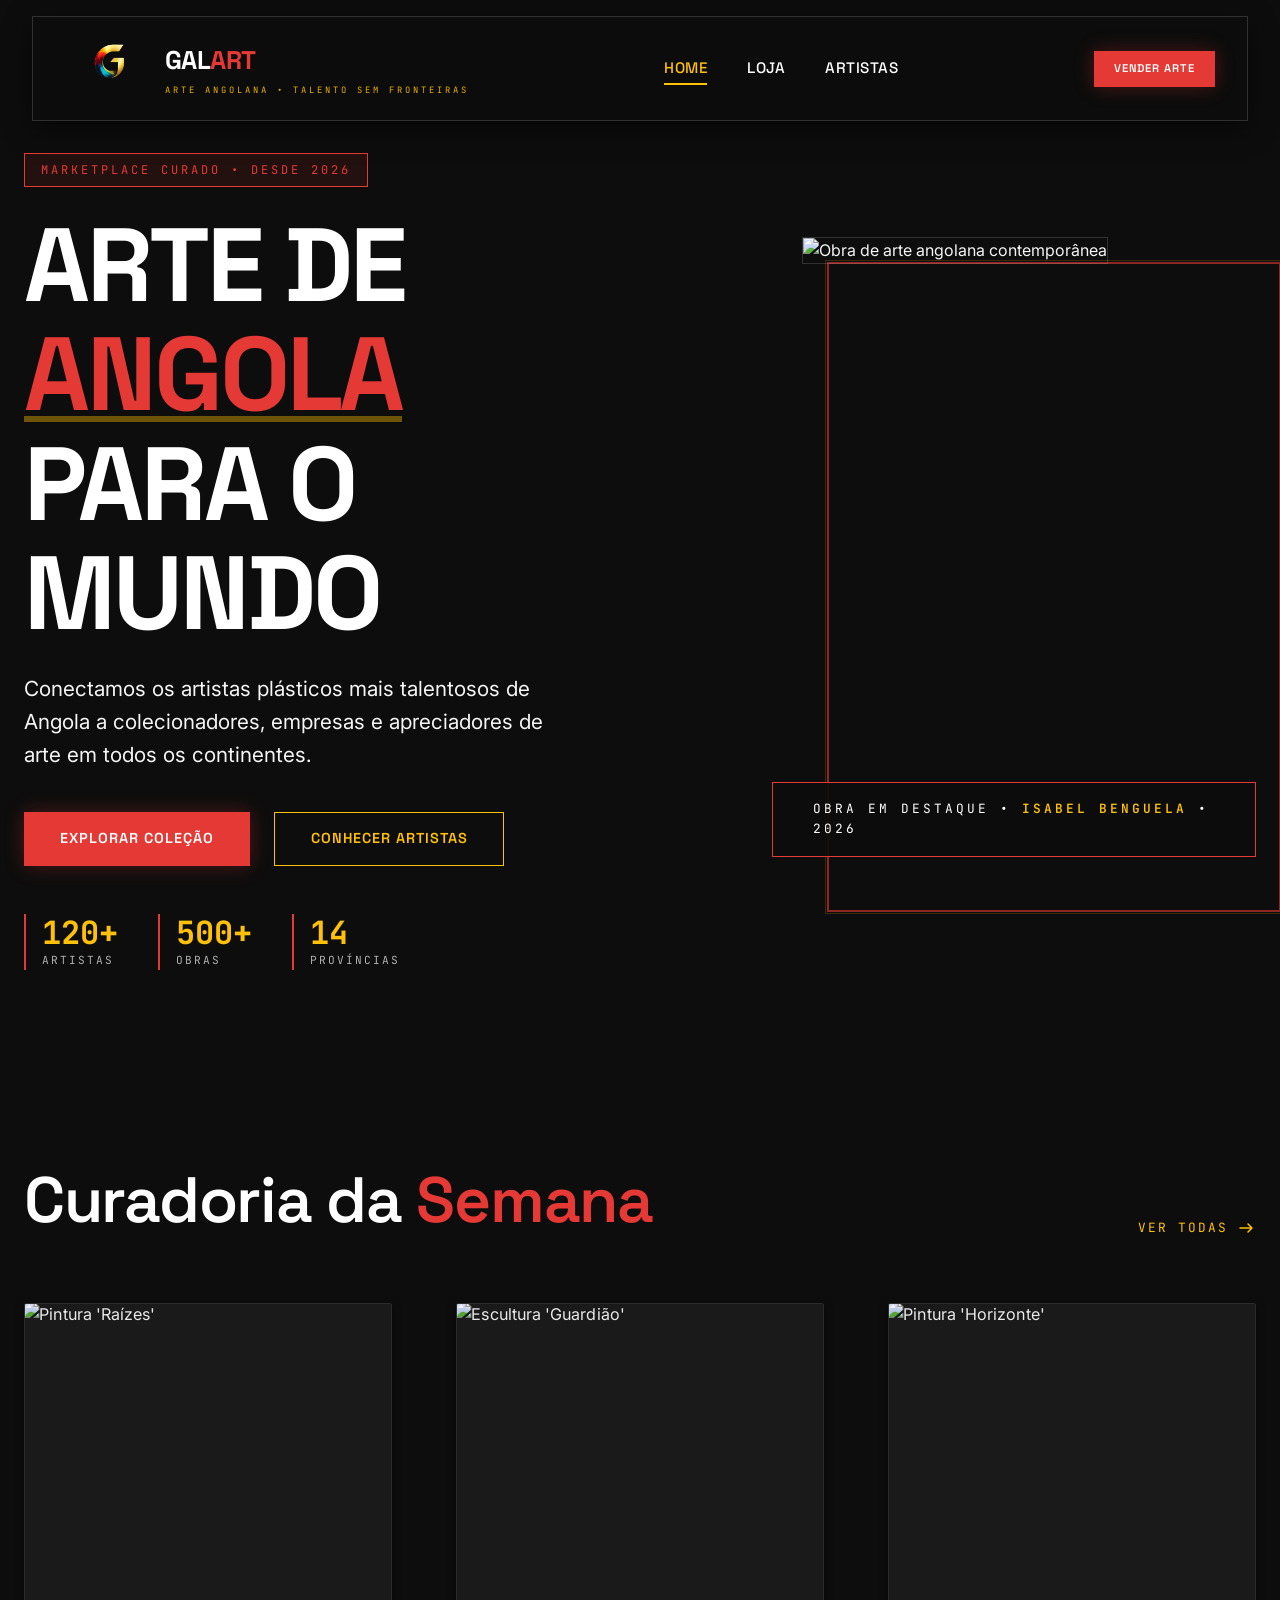
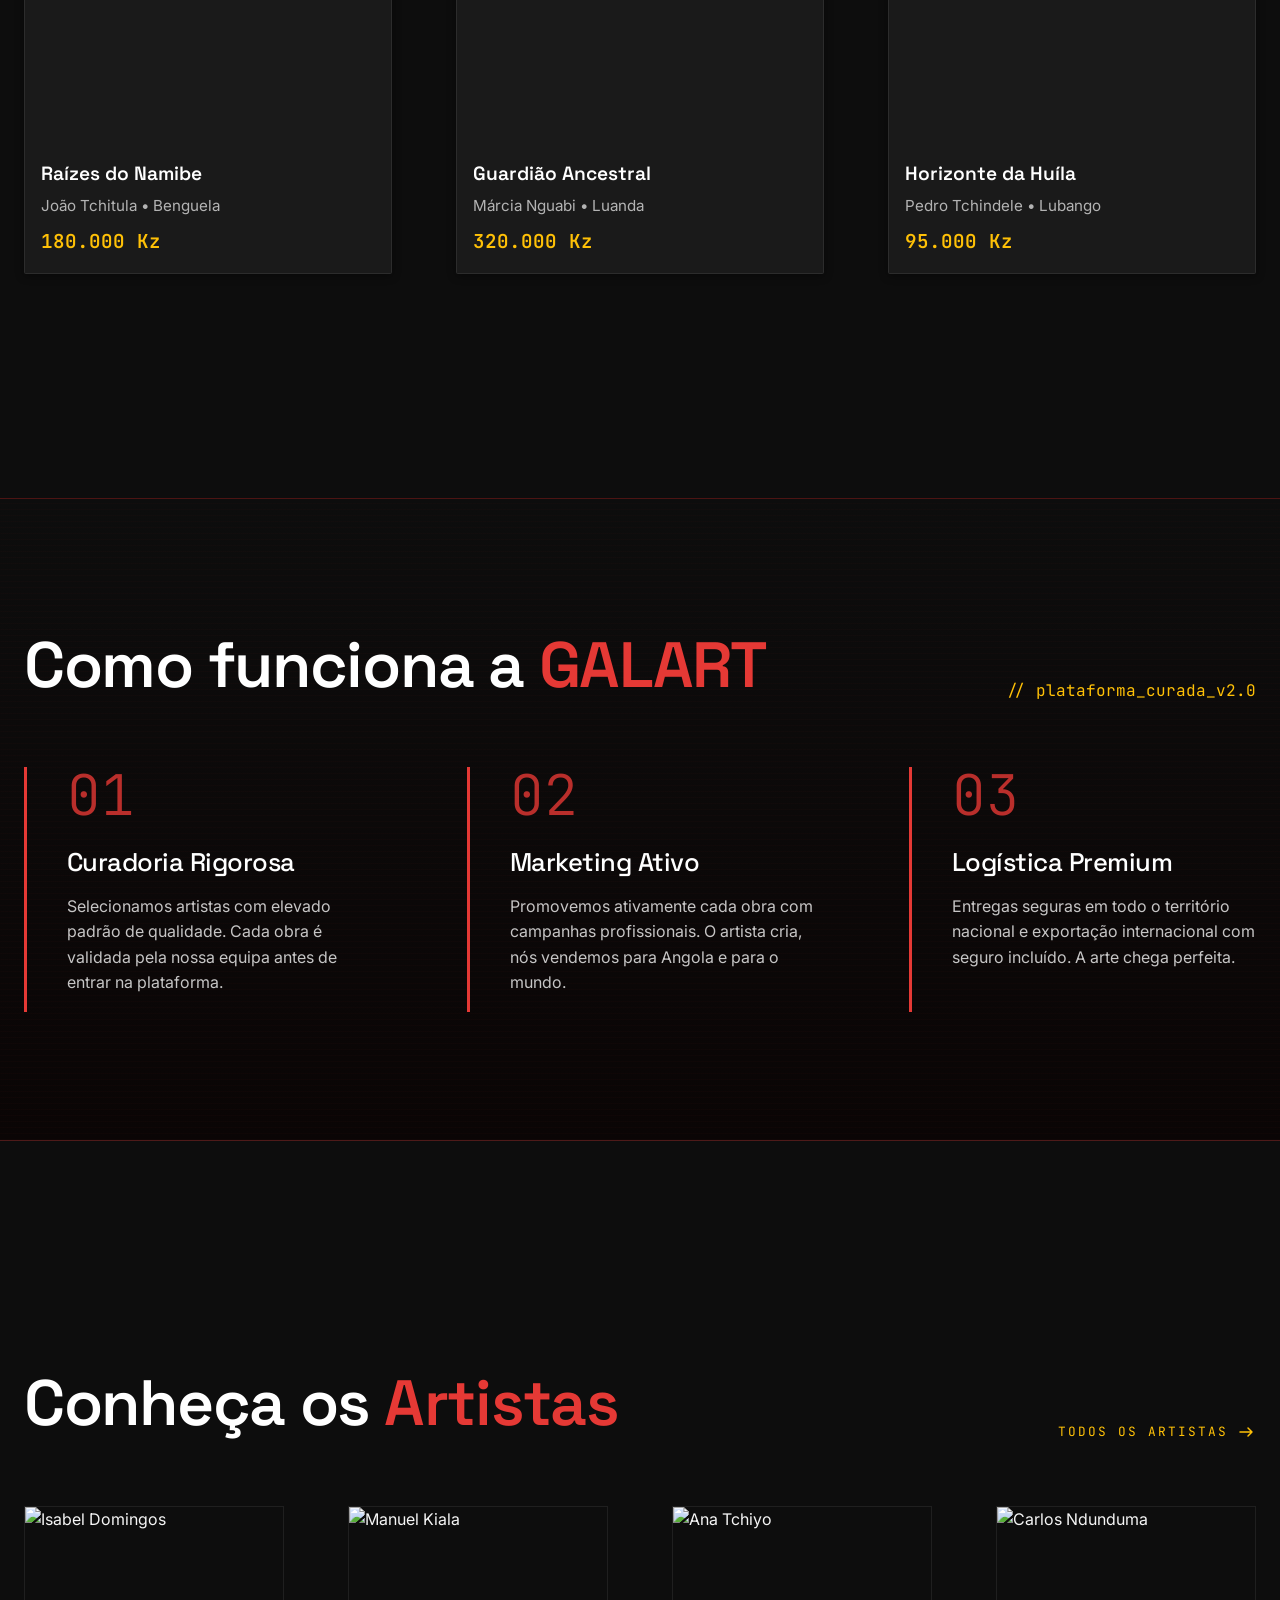
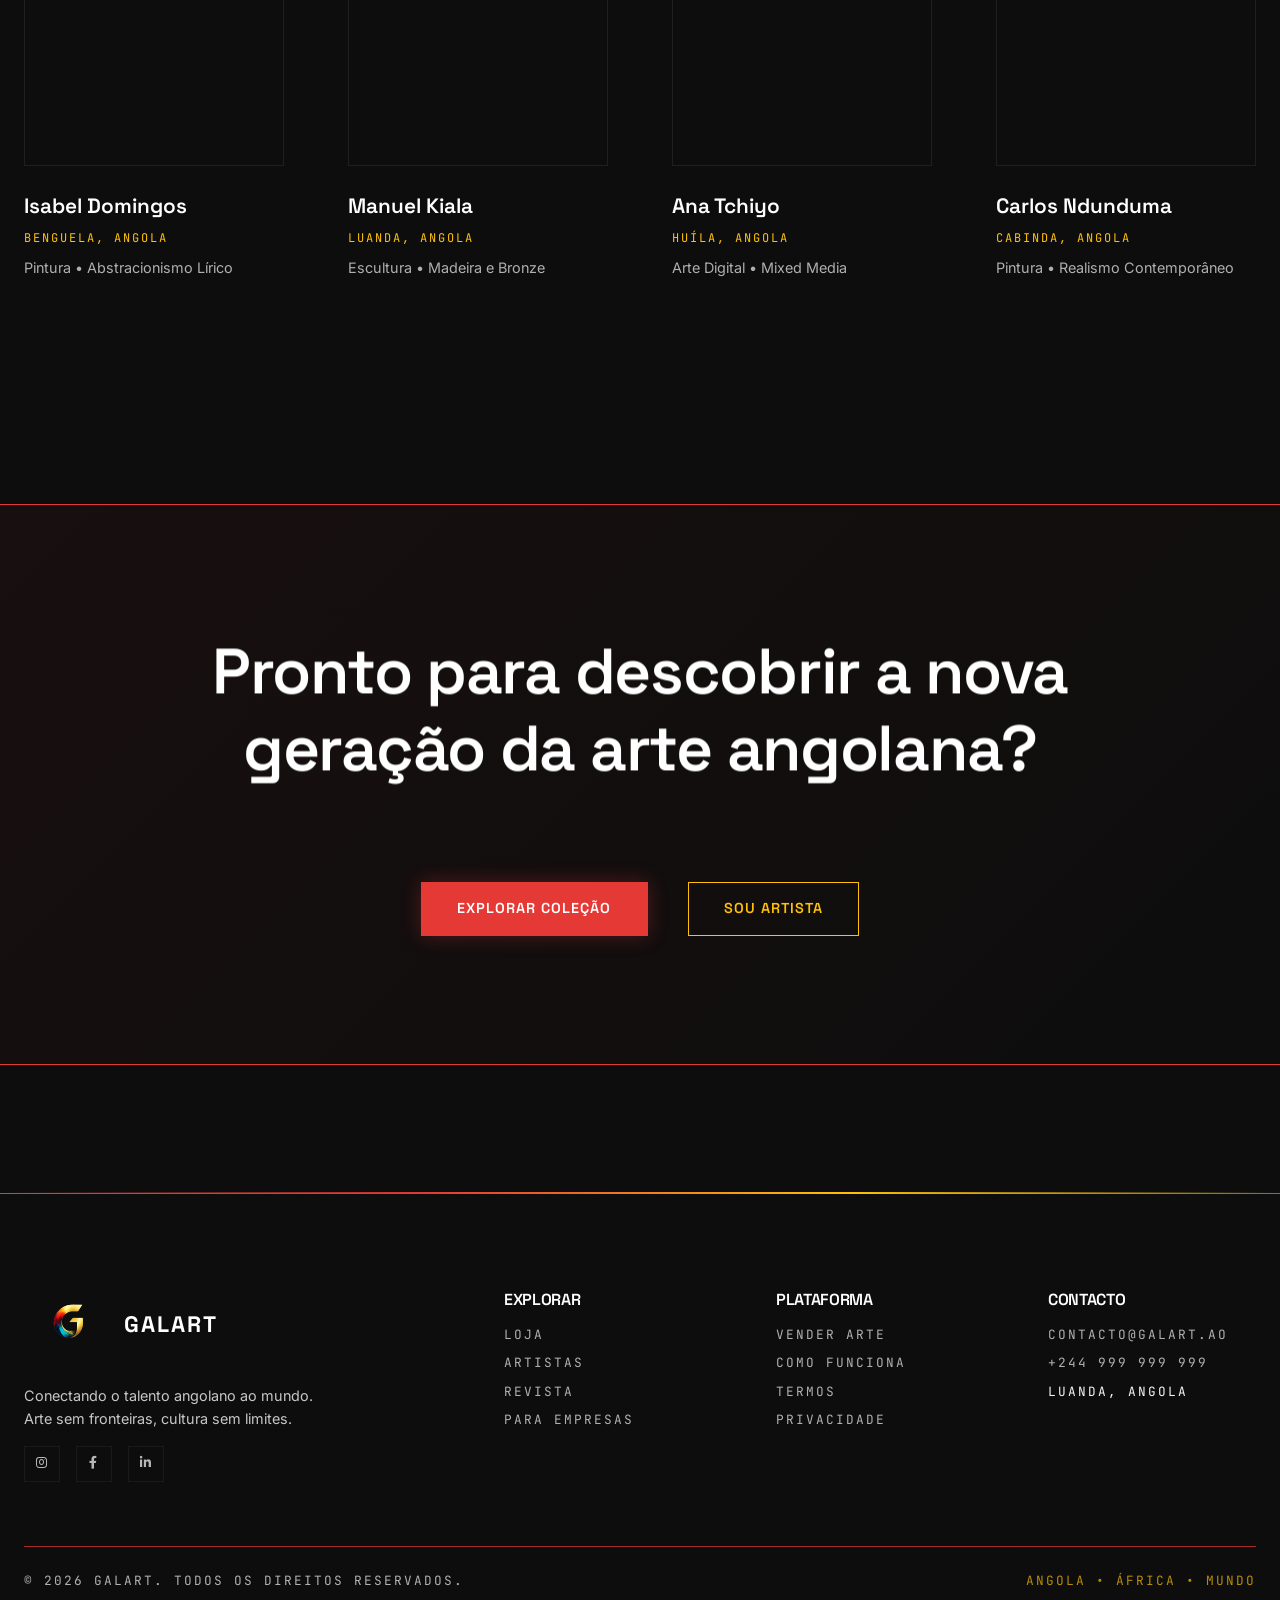
==== index.html @ 52a30f30 "..." ====
<!DOCTYPE html>
<html lang="pt-AO">

<head>
  <meta charset="UTF-8">
  <meta name="viewport" content="width=device-width, initial-scale=1.0, viewport-fit=cover">
  <meta name="description"
    content="GALART - Marketplace de arte angolana. Conectamos artistas plásticos de Angola a colecionadores em todo o mundo.">
  <meta name="theme-color" content="#0D0D0D">

  <title>GALART | Arte Angolana, Talento sem Fronteiras</title>

  <!-- Fontes Futuristas -->
  <link rel="preconnect" href="https://fonts.googleapis.com">
  <link rel="preconnect" href="https://fonts.gstatic.com" crossorigin>
  <link
    href="https://fonts.googleapis.com/css2?family=Space+Grotesk:wght@400;500;600;700;800&family=Inter:wght@400;500;600&family=JetBrains+Mono:wght@400;500&display=swap"
    rel="stylesheet">
  <link rel="icon" href="assets/img/logo.png" type="image/png">

  <!-- Font Awesome -->
  <link rel="stylesheet" href="https://cdnjs.cloudflare.com/ajax/libs/font-awesome/6.0.0-beta3/css/all.min.css">

  <style>
    /* ============================================ */
    /* GALART - CSS BASE GLOBAL v2.0                 */
    /* Paleta Oficial: Preto + Branco + Vermelho + Amarelo */
    /* ============================================ */

    /* ---------- RESET & VARIÁVEIS ---------- */
    *,
    *::before,
    *::after {
      margin: 0;
      padding: 0;
      box-sizing: border-box;
    }

    :root {
      --color-black: #0D0D0D;
      --color-black-light: #1A1A1A;
      --color-black-lighter: #262626;
      --color-white: #FFFFFF;
      --color-white-soft: #F5F5F5;
      --color-white-muted: rgba(255, 255, 255, 0.7);
      --color-red: #E53935;
      --color-red-hover: #C62828;
      --color-yellow: #FFC107;
      --color-yellow-soft: #FFD54F;

      --color-border: rgba(255, 255, 255, 0.08);
      --color-border-light: rgba(255, 255, 255, 0.15);

      --font-primary: 'Space Grotesk', 'Montserrat', sans-serif;
      --font-secondary: 'Inter', -apple-system, BlinkMacSystemFont, sans-serif;
      --font-mono: 'JetBrains Mono', 'SF Mono', 'Menlo', 'Monaco', monospace;

      --space-xs: 0.5rem;
      --space-sm: 1rem;
      --space-md: 1.5rem;
      --space-lg: 2.5rem;
      --space-xl: 4rem;
      --space-2xl: 6rem;
      --space-3xl: 8rem;

      --border-radius-none: 0px;
      --border-radius-sm: 2px;

      --shadow-sm: 0 2px 8px rgba(0, 0, 0, 0.4);
      --shadow-md: 0 8px 24px rgba(0, 0, 0, 0.5);
      --shadow-lg: 0 16px 40px rgba(0, 0, 0, 0.6);
      --shadow-glow-red: 0 0 20px rgba(229, 57, 53, 0.3);
      --shadow-glow-yellow: 0 0 20px rgba(255, 193, 7, 0.2);

      --ease-out-expo: cubic-bezier(0.16, 1, 0.3, 1);
      --ease-out-quint: cubic-bezier(0.25, 0.46, 0.45, 0.94);

      --transition-fast: 0.2s var(--ease-out-quint);
      --transition-medium: 0.4s var(--ease-out-quint);
      --transition-slow: 0.6s var(--ease-out-expo);
    }

    /* ---------- ESTILOS BASE ---------- */
    html {
      scroll-behavior: smooth;
      -webkit-font-smoothing: antialiased;
      -moz-osx-font-smoothing: grayscale;
      background-color: var(--color-black);
    }

    body {
      background-color: var(--color-black);
      color: var(--color-white-soft);
      font-family: var(--font-secondary);
      font-weight: 400;
      line-height: 1.6;
      font-size: 1rem;
      min-height: 100vh;
      position: relative;
    }

    body::before {
      content: '';
      position: fixed;
      top: 0;
      left: 0;
      width: 100%;
      height: 100%;
      background-image:
        linear-gradient(rgba(255, 255, 255, 0.02) 0.5px, transparent 0.5px),
        linear-gradient(to right, rgba(255, 255, 255, 0.02) 0.5px, transparent 0.5px);
      background-size: 60px 60px;
      pointer-events: none;
      z-index: 0;
    }

    body.menu-open {
      overflow: hidden;
    }

    .container {
      width: 100%;
      max-width: 1440px;
      margin-left: auto;
      margin-right: auto;
      padding-left: var(--space-md);
      padding-right: var(--space-md);
      position: relative;
      z-index: 2;
    }

    /* ---------- TIPOGRAFIA ---------- */
    h1,
    h2,
    h3,
    h4,
    h5,
    h6 {
      font-family: var(--font-primary);
      font-weight: 600;
      line-height: 1.2;
      letter-spacing: -0.02em;
      color: var(--color-white);
    }

    h1 {
      font-size: clamp(3rem, 10vw, 6rem);
      font-weight: 700;
      letter-spacing: -0.03em;
      text-transform: uppercase;
    }

    h2 {
      font-size: clamp(2.2rem, 6vw, 4rem);
      margin-bottom: var(--space-md);
      font-weight: 600;
    }

    h3 {
      font-size: 1.75rem;
      font-weight: 500;
    }

    p {
      margin-bottom: var(--space-sm);
      color: var(--color-white-soft);
      opacity: 0.85;
    }

    a {
      color: var(--color-white);
      text-decoration: none;
      transition: color var(--transition-fast);
      position: relative;
    }

    a:hover {
      color: var(--color-red);
    }

    a:not(.no-underline):not(.btn)::after {
      content: '';
      position: absolute;
      bottom: -4px;
      left: 0;
      width: 0;
      height: 1.5px;
      background-color: var(--color-red);
      transition: width var(--transition-fast);
    }

    a:not(.no-underline):not(.btn):hover::after {
      width: 100%;
    }

    /* ---------- LOGOTIPO ---------- */
    .galart-logo {
      display: flex;
      align-items: center;
      gap: 10px;
    }

    .galart-logo-svg {
      width: 45px;
      height: 45px;
    }

    .galart-logo-text {
      font-family: var(--font-primary);
      font-weight: 800;
      font-size: 1.6rem;
      letter-spacing: -0.02em;
      color: var(--color-white);
      text-transform: uppercase;
    }

    .galart-logo-text .accent {
      color: var(--color-red);
    }

    .galart-slogan {
      font-family: var(--font-mono);
      font-size: 0.55rem;
      text-transform: uppercase;
      letter-spacing: 3px;
      color: var(--color-yellow);
      opacity: 0.9;
      margin-top: 2px;
    }

    /* ---------- BOTÕES ---------- */
    .btn {
      display: inline-flex;
      align-items: center;
      justify-content: center;
      gap: var(--space-xs);
      padding: 0.9rem 2.2rem;
      font-family: var(--font-primary);
      font-weight: 600;
      font-size: 0.9rem;
      letter-spacing: 1px;
      text-transform: uppercase;
      text-decoration: none;
      border: 1.5px solid var(--color-white);
      background-color: transparent;
      color: var(--color-white);
      cursor: pointer;
      transition: all var(--transition-fast);
      border-radius: var(--border-radius-none);
      position: relative;
      overflow: hidden;
      z-index: 1;
    }

    .btn::before {
      content: '';
      position: absolute;
      top: 0;
      left: 0;
      width: 0;
      height: 100%;
      background-color: var(--color-red);
      transition: width var(--transition-fast);
      z-index: -1;
    }

    .btn:hover {
      border-color: var(--color-red);
      color: var(--color-white);
    }

    .btn:hover::before {
      width: 100%;
    }

    .btn-primary {
      background-color: var(--color-red);
      border-color: var(--color-red);
      color: var(--color-white);
      box-shadow: var(--shadow-glow-red);
    }

    .btn-primary::before {
      background-color: var(--color-black);
    }

    .btn-primary:hover {
      border-color: var(--color-white);
    }

    .btn-outline-yellow {
      border-color: var(--color-yellow);
      color: var(--color-yellow);
    }

    .btn-outline-yellow::before {
      background-color: var(--color-yellow);
    }

    .btn-outline-yellow:hover {
      border-color: var(--color-yellow);
      color: var(--color-black);
    }

    .btn-small {
      padding: 0.5rem 1.2rem;
      font-size: 0.7rem;
    }

    /* ---------- CARDS DE OBRA ---------- */
    .art-card {
      background-color: var(--color-black-light);
      border: 1px solid var(--color-border);
      border-radius: var(--border-radius-sm);
      overflow: hidden;
      transition: transform var(--transition-medium), box-shadow var(--transition-medium), border-color var(--transition-fast);
      box-shadow: var(--shadow-sm);
      position: relative;
      will-change: transform, box-shadow;
    }

    .art-card:hover {
      transform: translateY(-6px);
      box-shadow: var(--shadow-lg), var(--shadow-glow-red);
      border-color: var(--color-red);
    }

    .art-card::after {
      content: '';
      position: absolute;
      top: 0;
      left: -100%;
      width: 100%;
      height: 1.5px;
      background: linear-gradient(90deg, transparent, var(--color-red), transparent);
      transition: left 0.6s var(--ease-out-quint);
      z-index: 3;
    }

    .art-card:hover::after {
      left: 100%;
    }

    .art-card img {
      width: 100%;
      height: auto;
      display: block;
      transition: transform 6s var(--ease-out-expo);
      transform: scale(1.01);
      object-fit: cover;
      aspect-ratio: 1 / 1.2;
      filter: brightness(0.95);
    }

    .art-card:hover img {
      transform: scale(1.06);
      filter: brightness(1.05);
    }

    .art-info {
      padding: var(--space-sm);
      background: linear-gradient(to top, var(--color-black-light), transparent);
    }

    .art-title {
      font-family: var(--font-primary);
      font-weight: 600;
      font-size: 1.2rem;
      color: var(--color-white);
      margin-bottom: 4px;
    }

    .art-artist {
      font-family: var(--font-secondary);
      color: var(--color-white-soft);
      opacity: 0.7;
      font-size: 0.95rem;
      margin-bottom: 8px;
    }

    .art-price {
      font-family: var(--font-mono);
      font-weight: 600;
      color: var(--color-yellow);
      font-size: 1.2rem;
    }

    /* ---------- NAVBAR RESPONSIVA ---------- */
    .navbar {
      position: sticky;
      top: var(--space-sm);
      margin: var(--space-sm) auto;
      width: 95%;
      max-width: 1440px;
      padding: 0.8rem 2rem;
      background: rgba(13, 13, 13, 0.85);
      backdrop-filter: blur(16px) saturate(180%);
      -webkit-backdrop-filter: blur(16px) saturate(180%);
      border: 1px solid var(--color-border-light);
      border-radius: var(--border-radius-none);
      box-shadow: var(--shadow-md);
      z-index: 1000;
      display: flex;
      align-items: center;
      justify-content: space-between;
      animation: slideDown 0.6s var(--ease-out-expo) forwards;
    }

    @keyframes slideDown {
      from {
        opacity: 0;
        transform: translateY(-30px);
      }

      to {
        opacity: 1;
        transform: translateY(0);
      }
    }

    .nav-links {
      display: flex;
      gap: 2.5rem;
      align-items: center;
    }

    .nav-links a {
      position: relative;
      font-family: var(--font-primary);
      font-weight: 500;
      font-size: 0.95rem;
      text-transform: uppercase;
      letter-spacing: 0.5px;
    }

    .nav-links a.active {
      color: var(--color-yellow);
    }

    .nav-links a.active::after {
      width: 100%;
      background-color: var(--color-yellow);
    }

    .nav-actions {
      display: flex;
      align-items: center;
      gap: var(--space-md);
    }

    /* Botão Hamburguer */
    .mobile-menu-toggle {
      display: none;
      flex-direction: column;
      justify-content: space-between;
      width: 30px;
      height: 24px;
      background: transparent;
      border: none;
      cursor: pointer;
      padding: 0;
      z-index: 1001;
    }

    .mobile-menu-toggle span {
      width: 100%;
      height: 2px;
      background-color: var(--color-white);
      transition: all 0.3s var(--ease-out-quint);
    }

    .mobile-menu-toggle:hover span {
      background-color: var(--color-yellow);
    }

    .mobile-menu-toggle.active span:nth-child(1) {
      transform: translateY(11px) rotate(45deg);
    }

    .mobile-menu-toggle.active span:nth-child(2) {
      opacity: 0;
    }

    .mobile-menu-toggle.active span:nth-child(3) {
      transform: translateY(-11px) rotate(-45deg);
    }

    /* Overlay Menu Mobile */
    .mobile-menu-overlay {
      position: fixed;
      top: 0;
      left: 0;
      width: 100%;
      height: 100%;
      background-color: rgba(13, 13, 13, 0.98);
      backdrop-filter: blur(12px);
      -webkit-backdrop-filter: blur(12px);
      z-index: 2000;
      display: flex;
      justify-content: flex-end;
      opacity: 0;
      visibility: hidden;
      transition: opacity 0.3s var(--ease-out-quint), visibility 0.3s;
    }

    .mobile-menu-overlay.active {
      opacity: 1;
      visibility: visible;
    }

    .mobile-menu {
      width: 100%;
      max-width: 400px;
      height: 100%;
      background-color: var(--color-black-light);
      border-left: 2px solid var(--color-red);
      display: flex;
      flex-direction: column;
      transform: translateX(100%);
      transition: transform 0.4s var(--ease-out-expo);
      overflow-y: auto;
    }

    .mobile-menu-overlay.active .mobile-menu {
      transform: translateX(0);
    }

    .mobile-menu-header {
      display: flex;
      align-items: center;
      justify-content: space-between;
      padding: var(--space-lg) var(--space-md);
      border-bottom: 1px solid var(--color-border);
    }

    .mobile-menu-close {
      background: none;
      border: none;
      color: var(--color-white);
      font-size: 2rem;
      cursor: pointer;
      width: 40px;
      height: 40px;
      display: flex;
      align-items: center;
      justify-content: center;
      transition: color var(--transition-fast);
    }

    .mobile-menu-close:hover {
      color: var(--color-red);
    }

    .mobile-menu-links {
      flex: 1;
      display: flex;
      flex-direction: column;
      padding: var(--space-xl) var(--space-md);
      gap: var(--space-sm);
    }

    .mobile-menu-links a {
      font-family: var(--font-primary);
      font-size: 1.5rem;
      font-weight: 600;
      text-transform: uppercase;
      letter-spacing: 1px;
      color: var(--color-white);
      padding: var(--space-sm) 0;
      border-bottom: 1px solid var(--color-border);
      transition: color var(--transition-fast), padding-left var(--transition-fast);
    }

    .mobile-menu-links a:hover {
      color: var(--color-yellow);
      padding-left: var(--space-sm);
    }

    .mobile-menu-links a.active {
      color: var(--color-red);
    }

    .mobile-menu-links .mobile-vender-link {
      margin-top: var(--space-lg);
      background-color: var(--color-red);
      color: var(--color-white) !important;
      text-align: center;
      padding: var(--space-md) !important;
      border: none !important;
      font-size: 1.2rem !important;
    }

    .mobile-menu-links .mobile-vender-link:hover {
      background-color: var(--color-red-hover);
      padding-left: var(--space-md) !important;
    }

    .mobile-menu-footer {
      padding: var(--space-xl) var(--space-md);
      border-top: 1px solid var(--color-border);
    }

    .mobile-social {
      display: flex;
      gap: var(--space-md);
    }

    .mobile-social a {
      width: 44px;
      height: 44px;
      display: flex;
      align-items: center;
      justify-content: center;
      background-color: var(--color-black);
      border: 1px solid var(--color-border);
      color: var(--color-white);
      font-size: 1.2rem;
      transition: all var(--transition-fast);
    }

    .mobile-social a:hover {
      border-color: var(--color-yellow);
      color: var(--color-yellow);
    }

    /* ---------- ANIMAÇÕES ---------- */
    .reveal {
      opacity: 0;
      transform: translateY(30px);
      transition: opacity 0.7s var(--ease-out-quint), transform 0.7s var(--ease-out-quint);
      will-change: opacity, transform;
    }

    .reveal.visible {
      opacity: 1;
      transform: translateY(0);
    }

    .reveal-text {
      position: relative;
      overflow: hidden;
      display: inline-block;
    }

    .reveal-text span {
      display: block;
      transform: translateY(100%);
      transition: transform 0.6s var(--ease-out-expo);
      will-change: transform;
    }

    .reveal-text.visible span {
      transform: translateY(0);
    }

    /* ---------- HOMEPAGE ESPECÍFICO ---------- */
    .hero {
      min-height: 90vh;
      display: flex;
      align-items: center;
      position: relative;
      padding: var(--space-2xl) 0;
      margin-top: -80px;
    }

    .hero-grid {
      display: grid;
      grid-template-columns: 1.2fr 0.8fr;
      gap: var(--space-2xl);
      align-items: center;
    }

    .hero-badge {
      display: inline-block;
      padding: 0.4rem 1rem;
      font-family: var(--font-mono);
      font-size: 0.75rem;
      text-transform: uppercase;
      letter-spacing: 3px;
      background-color: rgba(229, 57, 53, 0.1);
      border: 1px solid var(--color-red);
      color: var(--color-red);
      margin-bottom: var(--space-md);
      opacity: 0;
      animation: fadeUp 0.6s var(--ease-out-expo) 0.1s forwards;
    }

    .hero-title {
      font-size: clamp(3.5rem, 10vw, 6.5rem);
      line-height: 1.05;
      margin-bottom: var(--space-md);
      text-transform: uppercase;
      opacity: 0;
      animation: fadeUp 0.6s var(--ease-out-expo) 0.2s forwards;
    }

    .hero-title .highlight {
      color: var(--color-red);
      position: relative;
      display: inline-block;
    }

    .hero-title .highlight::after {
      content: '';
      position: absolute;
      bottom: 8px;
      left: 0;
      width: 100%;
      height: 6px;
      background: var(--color-yellow);
      opacity: 0.4;
      z-index: -1;
      transform: scaleX(0);
      transform-origin: left;
      animation: drawLine 0.8s var(--ease-out-expo) 0.8s forwards;
    }

    @keyframes drawLine {
      to {
        transform: scaleX(1);
      }
    }

    .hero-subtitle {
      font-size: 1.3rem;
      color: var(--color-white-soft);
      opacity: 0.8;
      max-width: 550px;
      margin-bottom: var(--space-lg);
      opacity: 0;
      animation: fadeUp 0.6s var(--ease-out-expo) 0.4s forwards;
    }

    .hero-cta {
      display: flex;
      gap: var(--space-md);
      flex-wrap: wrap;
      opacity: 0;
      animation: fadeUp 0.6s var(--ease-out-expo) 0.6s forwards;
    }

    .hero-visual {
      position: relative;
      height: 650px;
      opacity: 0;
      animation: fadeIn 0.8s var(--ease-out-expo) 0.3s forwards;
    }

    .hero-visual img {
      width: 100%;
      height: 100%;
      object-fit: cover;
      border: 1px solid var(--color-border-light);
    }

    .hero-frame {
      position: absolute;
      top: 25px;
      left: 25px;
      right: -25px;
      bottom: -25px;
      border: 2px solid var(--color-red);
      z-index: -1;
      opacity: 0.6;
    }

    .hero-frame::after {
      content: '';
      position: absolute;
      top: -4px;
      left: -4px;
      right: -4px;
      bottom: -4px;
      border: 1px solid var(--color-yellow);
      opacity: 0.3;
    }

    .hero-hud {
      position: absolute;
      bottom: 30px;
      left: -30px;
      background: rgba(13, 13, 13, 0.9);
      backdrop-filter: blur(8px);
      padding: var(--space-sm) var(--space-lg);
      border: 1px solid var(--color-red);
      font-family: var(--font-mono);
      font-size: 0.8rem;
      text-transform: uppercase;
      letter-spacing: 3px;
      color: var(--color-white);
    }

    .hero-hud span {
      color: var(--color-yellow);
      font-weight: 600;
    }

    @keyframes fadeUp {
      from {
        opacity: 0;
        transform: translateY(30px);
      }

      to {
        opacity: 1;
        transform: translateY(0);
      }
    }

    @keyframes fadeIn {
      from {
        opacity: 0;
      }

      to {
        opacity: 1;
      }
    }

    .hero-stats {
      display: flex;
      gap: 2.5rem;
      margin-top: 3rem;
      font-family: var(--font-mono);
    }

    .stat-item {
      border-left: 2px solid var(--color-red);
      padding-left: var(--space-sm);
    }

    .stat-number {
      font-size: 2rem;
      font-weight: 700;
      color: var(--color-yellow);
      line-height: 1.2;
    }

    .stat-label {
      font-size: 0.7rem;
      text-transform: uppercase;
      letter-spacing: 2px;
      color: var(--color-white-soft);
      opacity: 0.7;
    }

    .section-header {
      display: flex;
      justify-content: space-between;
      align-items: flex-end;
      margin-bottom: var(--space-xl);
      flex-wrap: wrap;
      gap: var(--space-md);
    }

    .section-header h2 {
      margin-bottom: 0;
      color: var(--color-white);
    }

    .section-header h2 .accent {
      color: var(--color-red);
    }

    .section-link {
      font-family: var(--font-mono);
      text-transform: uppercase;
      letter-spacing: 2px;
      font-size: 0.8rem;
      display: flex;
      align-items: center;
      gap: var(--space-xs);
      color: var(--color-yellow);
    }

    .section-link:hover {
      gap: var(--space-sm);
      color: var(--color-red);
    }

    .featured-grid {
      display: grid;
      grid-template-columns: repeat(3, 1fr);
      gap: var(--space-xl);
    }

    .how-it-works {
      background: linear-gradient(180deg, var(--color-black) 0%, #0A0505 100%);
      padding: var(--space-3xl) 0;
      margin: var(--space-3xl) 0;
      position: relative;
      border-top: 1px solid rgba(229, 57, 53, 0.3);
      border-bottom: 1px solid rgba(229, 57, 53, 0.3);
    }

    .how-it-works::before {
      content: '';
      position: absolute;
      top: 0;
      left: 0;
      width: 100%;
      height: 100%;
      background: repeating-linear-gradient(0deg, rgba(229, 57, 53, 0.02) 0px, rgba(229, 57, 53, 0.02) 1px, transparent 1px, transparent 6px);
      pointer-events: none;
    }

    .steps-grid {
      display: grid;
      grid-template-columns: repeat(3, 1fr);
      gap: var(--space-2xl);
    }

    .step-card {
      border-left: 3px solid var(--color-red);
      padding-left: var(--space-lg);
    }

    .step-number {
      font-family: var(--font-mono);
      font-size: 3.5rem;
      font-weight: 300;
      color: var(--color-red);
      opacity: 0.8;
      line-height: 1;
      margin-bottom: var(--space-md);
    }

    .step-card h3 {
      color: var(--color-white);
      font-size: 1.6rem;
      margin-bottom: var(--space-sm);
    }

    .step-card p {
      color: var(--color-white-soft);
      opacity: 0.8;
    }

    .artists-grid {
      display: grid;
      grid-template-columns: repeat(4, 1fr);
      gap: var(--space-xl);
    }

    .artist-card {
      text-align: left;
    }

    .artist-image {
      aspect-ratio: 1 / 1;
      overflow: hidden;
      margin-bottom: var(--space-md);
      border: 1px solid var(--color-border);
      position: relative;
    }

    .artist-image::after {
      content: '';
      position: absolute;
      bottom: 0;
      left: 0;
      width: 100%;
      height: 3px;
      background: var(--color-red);
      transform: scaleX(0);
      transform-origin: left;
      transition: transform var(--transition-medium);
    }

    .artist-card:hover .artist-image::after {
      transform: scaleX(1);
    }

    .artist-image img {
      width: 100%;
      height: 100%;
      object-fit: cover;
      transition: transform var(--transition-slow);
    }

    .artist-card:hover .artist-image img {
      transform: scale(1.05);
    }

    .artist-name {
      font-family: var(--font-primary);
      font-weight: 600;
      font-size: 1.3rem;
      color: var(--color-white);
    }

    .artist-location {
      font-family: var(--font-mono);
      font-size: 0.75rem;
      text-transform: uppercase;
      letter-spacing: 2px;
      color: var(--color-yellow);
      margin-top: 6px;
    }

    .artist-style {
      margin-top: 8px;
      font-size: 0.9rem;
      color: var(--color-white-soft);
      opacity: 0.7;
    }

    .cta-section {
      text-align: center;
      padding: var(--space-3xl) 0;
      border-top: 1px solid var(--color-red);
      border-bottom: 1px solid var(--color-red);
      margin: var(--space-3xl) 0;
      background: linear-gradient(135deg, rgba(229, 57, 53, 0.05) 0%, transparent 100%);
    }

    .cta-section h2 {
      max-width: 900px;
      margin-left: auto;
      margin-right: auto;
      color: var(--color-white);
    }

    .cta-buttons {
      display: flex;
      justify-content: center;
      gap: var(--space-lg);
      flex-wrap: wrap;
      margin-top: var(--space-xl);
    }

    /* ---------- FOOTER ---------- */
    .footer {
      background-color: var(--color-black);
      color: var(--color-white-soft);
      padding: var(--space-2xl) 0 var(--space-lg);
      margin-top: var(--space-3xl);
      border-top: 1px solid var(--color-red);
      font-family: var(--font-mono);
      font-size: 0.8rem;
      text-transform: uppercase;
      letter-spacing: 2px;
      position: relative;
      z-index: 5;
    }

    .footer::before {
      content: '';
      position: absolute;
      top: -2px;
      left: 0;
      width: 100%;
      height: 2px;
      background: linear-gradient(90deg, transparent, var(--color-red), var(--color-yellow), transparent);
      animation: scanFooter 5s infinite linear;
    }

    @keyframes scanFooter {
      0% {
        opacity: 0;
        transform: translateX(-100%);
      }

      50% {
        opacity: 1;
      }

      100% {
        opacity: 0;
        transform: translateX(100%);
      }
    }

    .footer a {
      color: var(--color-white-soft);
      opacity: 0.7;
    }

    .footer a:hover {
      color: var(--color-yellow);
      opacity: 1;
    }

    .footer h4 {
      color: var(--color-white);
      font-size: 1rem;
      margin-bottom: var(--space-sm);
    }

    .footer ul {
      list-style: none;
    }

    .footer ul li {
      margin-bottom: var(--space-xs);
    }

    .social-links {
      display: flex;
      gap: var(--space-sm);
      margin-top: var(--space-sm);
    }

    .social-links a {
      width: 36px;
      height: 36px;
      display: flex;
      align-items: center;
      justify-content: center;
      border: 1px solid var(--color-border);
      color: var(--color-white);
    }

    .social-links a:hover {
      border-color: var(--color-yellow);
      color: var(--color-yellow);
    }

    /* ---------- SCROLLBAR ---------- */
    ::-webkit-scrollbar {
      width: 8px;
      height: 8px;
    }

    ::-webkit-scrollbar-track {
      background: var(--color-black);
    }

    ::-webkit-scrollbar-thumb {
      background: var(--color-red);
      border-radius: var(--border-radius-none);
    }

    ::-webkit-scrollbar-thumb:hover {
      background: var(--color-yellow);
    }

    ::selection {
      background-color: var(--color-red);
      color: var(--color-white);
    }

    /* ---------- RESPONSIVIDADE ---------- */
    @media (max-width: 1024px) {
      .featured-grid {
        grid-template-columns: repeat(2, 1fr);
      }

      .artists-grid {
        grid-template-columns: repeat(2, 1fr);
      }

      .steps-grid {
        grid-template-columns: 1fr;
        gap: var(--space-xl);
      }

      .hero-visual {
        height: 500px;
      }
    }

    @media (max-width: 900px) {

      .nav-links,
      .nav-actions .btn {
        display: none;
      }

      .mobile-menu-toggle {
        display: flex;
      }
    }

    @media (max-width: 768px) {
      .navbar {
        padding: 0.8rem 1rem;
        width: 100%;
        top: 0;
        margin: 0;
        border-left: none;
        border-right: none;
      }

      .galart-slogan {
        font-size: 0.45rem;
        letter-spacing: 2px;
      }

      .galart-logo-text {
        font-size: 1.2rem;
      }

      .galart-logo-svg {
        width: 35px;
        height: 35px;
      }

      .hero-grid {
        grid-template-columns: 1fr;
        gap: var(--space-xl);
      }

      .hero-visual {
        height: 400px;
        order: -1;
      }

      .hero-frame {
        display: none;
      }

      .hero-hud {
        left: 20px;
        bottom: 20px;
      }

      .hero-stats {
        gap: 1.5rem;
      }

      .featured-grid {
        grid-template-columns: 1fr;
      }

      .artists-grid {
        grid-template-columns: 1fr;
      }

      .mobile-menu {
        max-width: 100%;
      }

      .mobile-menu-links a {
        font-size: 1.3rem;
      }

      .footer-content {
        grid-template-columns: 1fr !important;
      }
    }

    @media (prefers-reduced-motion: reduce) {

      *,
      *::before,
      *::after {
        animation-duration: 0.01ms !important;
        animation-iteration-count: 1 !important;
        transition-duration: 0.01ms !important;
        scroll-behavior: auto !important;
      }
    }
  </style>
</head>

<body>

  <!-- ============================================ -->
  <!-- NAVBAR RESPONSIVA                            -->
  <!-- ============================================ -->
  <nav class="navbar">
    <div class="galart-logo">

      <a href="index.html"> <img class="galart-logo-svg" style="min-width: 90px; min-height: 70px;"
          src="assets/img/logo.png" alt=""></a>
      <div>
        <div class="galart-logo-text">
          GAL<span class="accent">ART</span>
        </div>
        <div class="galart-slogan">ARTE ANGOLANA • TALENTO SEM FRONTEIRAS</div>
      </div>
    </div>

    <div class="nav-links">
      <a href="index.html" class="active">Home</a>
      <a href="loja.html">Loja</a>
      <a href="artistas.html">Artistas</a>

    </div>

    <div class="nav-actions">
      <a href="vender.html" class="btn btn-primary btn-small">Vender Arte</a>
    </div>

    <button class="mobile-menu-toggle" id="mobileMenuToggle" aria-label="Menu">
      <span></span>
      <span></span>
      <span></span>
    </button>
  </nav>

  <!-- Menu Mobile Overlay -->
  <div class="mobile-menu-overlay" id="mobileMenuOverlay">
    <div class="mobile-menu">
      <div class="mobile-menu-header">
        <div class="galart-logo">
          <a href="index.html"> <img class="galart-logo-svg" style="min-width: 90px; min-height: 70px;"
              src="assets/img/logo.png" alt=""></a>

          <span
            style="font-family: var(--font-primary); font-weight: 800; font-size: 1.4rem; color: var(--color-white);">GALART</span>
        </div>
        <button class="mobile-menu-close" id="mobileMenuClose">&times;</button>
      </div>

      <div class="mobile-menu-links">
        <a href="index.html" class="active">Home</a>
        <a href="loja.html">Loja</a>
        <a href="artistas.html">Artistas</a>

        <a href="vender.html" class="mobile-vender-link">Vender Arte</a>
      </div>

      <div class="mobile-menu-footer">
        <div class="mobile-social">
          <a href="#"><i class="fab fa-instagram"></i></a>
          <a href="#"><i class="fab fa-facebook-f"></i></a>
          <a href="#"><i class="fab fa-linkedin-in"></i></a>
        </div>
      </div>
    </div>
  </div>

  <!-- ============================================ -->
  <!-- HERO SECTION                                 -->
  <!-- ============================================ -->
  <section class="hero">
    <div class="container">
      <div class="hero-grid">

        <div class="hero-content">
          <div class="hero-badge">Marketplace Curado • Desde 2026</div>
          <h1 class="hero-title">
            Arte de <span class="highlight">Angola</span><br>
            para o mundo
          </h1>
          <p class="hero-subtitle">
            Conectamos os artistas plásticos mais talentosos de Angola a colecionadores,
            empresas e apreciadores de arte em todos os continentes.
          </p>
          <div class="hero-cta">
            <a href="loja.html" class="btn btn-primary">Explorar Coleção</a>
            <a href="artistas.html" class="btn btn-outline-yellow">Conhecer Artistas</a>
          </div>

          <div class="hero-stats">
            <div class="stat-item">
              <div class="stat-number">120+</div>
              <div class="stat-label">Artistas</div>
            </div>
            <div class="stat-item">
              <div class="stat-number">500+</div>
              <div class="stat-label">Obras</div>
            </div>
            <div class="stat-item">
              <div class="stat-number">14</div>
              <div class="stat-label">Províncias</div>
            </div>
          </div>
        </div>

        <div class="hero-visual">
          <img src="https://images.unsplash.com/photo-1579783902614-a3fb3927b6a5?w=800&q=80"
            alt="Obra de arte angolana contemporânea">
          <div class="hero-frame"></div>
          <div class="hero-hud">
            OBRA EM DESTAQUE • <span>ISABEL BENGUELA</span> • 2026
          </div>
        </div>

      </div>
    </div>
  </section>

  <!-- ============================================ -->
  <!-- OBRAS EM DESTAQUE                            -->
  <!-- ============================================ -->
  <section style="padding: var(--space-2xl) 0;">
    <div class="container">
      <div class="section-header">
        <h2>Curadoria da <span class="accent">Semana</span></h2>
        <a href="loja.html" class="section-link">
          Ver todas
          <svg width="20" height="20" viewBox="0 0 20 20" fill="none">
            <path d="M4 10H16M16 10L12 6M16 10L12 14" stroke="currentColor" stroke-width="1.5" stroke-linecap="round" />
          </svg>
        </a>
      </div>

      <div class="featured-grid">
        <div class="art-card reveal">
          <img
            src="https://images.joseartgallery.com/247650/conversions/portrait-painting-dreaming-colorful-portrait-thumb.jpg"
            alt="Pintura 'Raízes'">
          <div class="art-info">
            <div class="art-title">Raízes do Namibe</div>
            <div class="art-artist">João Tchitula • Benguela</div>
            <div class="art-price">180.000 Kz</div>
          </div>
        </div>

        <div class="art-card reveal">
          <img src="https://images.joseartgallery.com/169221/conversions/portrait-painting-floral-tranquility-thumb.jpg"
            alt="Escultura 'Guardião'">
          <div class="art-info">
            <div class="art-title">Guardião Ancestral</div>
            <div class="art-artist">Márcia Nguabi • Luanda</div>
            <div class="art-price">320.000 Kz</div>
          </div>
        </div>

        <div class="art-card reveal">
          <img src="https://images.unsplash.com/photo-1580136579312-94651dfd596d?w=600&q=80" alt="Pintura 'Horizonte'">
          <div class="art-info">
            <div class="art-title">Horizonte da Huíla</div>
            <div class="art-artist">Pedro Tchindele • Lubango</div>
            <div class="art-price">95.000 Kz</div>
          </div>
        </div>
      </div>
    </div>
  </section>

  <!-- ============================================ -->
  <!-- COMO FUNCIONA                                -->
  <!-- ============================================ -->
  <section class="how-it-works">
    <div class="container">
      <div class="section-header">
        <h2>Como funciona a <span class="accent">GALART</span></h2>
        <span style="font-family: var(--font-mono); color: var(--color-yellow);">// plataforma_curada_v2.0</span>
      </div>

      <div class="steps-grid">
        <div class="step-card reveal">
          <div class="step-number">01</div>
          <h3>Curadoria Rigorosa</h3>
          <p>Selecionamos artistas com elevado padrão de qualidade. Cada obra é validada pela nossa equipa antes de
            entrar na plataforma.</p>
        </div>

        <div class="step-card reveal">
          <div class="step-number">02</div>
          <h3>Marketing Ativo</h3>
          <p>Promovemos ativamente cada obra com campanhas profissionais. O artista cria, nós vendemos para Angola e
            para o mundo.</p>
        </div>

        <div class="step-card reveal">
          <div class="step-number">03</div>
          <h3>Logística Premium</h3>
          <p>Entregas seguras em todo o território nacional e exportação internacional com seguro incluído. A arte chega
            perfeita.</p>
        </div>
      </div>
    </div>
  </section>

  <!-- ============================================ -->
  <!-- ARTISTAS EM DESTAQUE                         -->
  <!-- ============================================ -->
  <section style="padding: var(--space-2xl) 0;">
    <div class="container">
      <div class="section-header">
        <h2>Conheça os <span class="accent">Artistas</span></h2>
        <a href="artistas.html" class="section-link">
          Todos os artistas
          <svg width="20" height="20" viewBox="0 0 20 20" fill="none">
            <path d="M4 10H16M16 10L12 6M16 10L12 14" stroke="currentColor" stroke-width="1.5" stroke-linecap="round" />
          </svg>
        </a>
      </div>

      <div class="artists-grid">
        <div class="artist-card reveal">
          <div class="artist-image">
            <img src="https://images.unsplash.com/photo-1544005313-94ddf0286df2?w=400&q=80" alt="Isabel Domingos">
          </div>
          <div class="artist-name">Isabel Domingos</div>
          <div class="artist-location">Benguela, Angola</div>
          <div class="artist-style">Pintura • Abstracionismo Lírico</div>
        </div>

        <div class="artist-card reveal">
          <div class="artist-image">
            <img src="https://images.unsplash.com/photo-1506794778202-cad84cf45f1d?w=400&q=80" alt="Manuel Kiala">
          </div>
          <div class="artist-name">Manuel Kiala</div>
          <div class="artist-location">Luanda, Angola</div>
          <div class="artist-style">Escultura • Madeira e Bronze</div>
        </div>

        <div class="artist-card reveal">
          <div class="artist-image">
            <img src="https://images.unsplash.com/photo-1534528741775-53994a69daeb?w=400&q=80" alt="Ana Tchiyo">
          </div>
          <div class="artist-name">Ana Tchiyo</div>
          <div class="artist-location">Huíla, Angola</div>
          <div class="artist-style">Arte Digital • Mixed Media</div>
        </div>

        <div class="artist-card reveal">
          <div class="artist-image">
            <img src="https://images.unsplash.com/photo-1507003211169-0a1dd7228f2d?w=400&q=80" alt="Carlos Ndunduma">
          </div>
          <div class="artist-name">Carlos Ndunduma</div>
          <div class="artist-location">Cabinda, Angola</div>
          <div class="artist-style">Pintura • Realismo Contemporâneo</div>
        </div>
      </div>
    </div>
  </section>

  <!-- ============================================ -->
  <!-- CTA FINAL                                    -->
  <!-- ============================================ -->
  <section class="cta-section">
    <div class="container">
      <h2 class="reveal-text">
        <span>Pronto para descobrir a nova geração da arte angolana?</span>
      </h2>
      <div class="cta-buttons">
        <a href="loja.html" class="btn btn-primary">Explorar Coleção</a>
        <a href="vender.html" class="btn btn-outline-yellow">Sou Artista</a>
      </div>
    </div>
  </section>

  <!-- ============================================ -->
  <!-- RODAPÉ                                       -->
  <!-- ============================================ -->
  <footer class="footer">
    <div class="container">
      <div
        style="display: grid; grid-template-columns: 2fr 1fr 1fr 1fr; gap: var(--space-xl); margin-bottom: var(--space-xl);"
        class="footer-content">

        <div>
          <div class="galart-logo" style="margin-bottom: var(--space-md);">
            <img class="galart-logo-svg" style="min-width: 90px; min-height: 70px;" src="assets/img/logo.png" alt="">

            <span
              style="font-family: var(--font-primary); font-weight: 800; font-size: 1.4rem; color: var(--color-white);">GALART</span>
          </div>
          <p
            style="color: var(--color-white-soft); font-family: var(--font-secondary); text-transform: none; letter-spacing: normal; font-size: 0.9rem; opacity: 0.8;">
            Conectando o talento angolano ao mundo.<br>
            Arte sem fronteiras, cultura sem limites.
          </p>
          <div class="social-links">
            <a href="#"><i class="fab fa-instagram"></i></a>
            <a href="#"><i class="fab fa-facebook-f"></i></a>
            <a href="#"><i class="fab fa-linkedin-in"></i></a>
          </div>
        </div>

        <div>
          <h4>Explorar</h4>
          <ul>
            <li><a href="loja.html">Loja</a></li>
            <li><a href="artistas.html">Artistas</a></li>
            <li><a href="revista.html">Revista</a></li>
            <li><a href="empresas.html">Para Empresas</a></li>
          </ul>
        </div>

        <div>
          <h4>Plataforma</h4>
          <ul>
            <li><a href="vender.html">Vender Arte</a></li>
            <li><a href="como-funciona.html">Como Funciona</a></li>
            <li><a href="termos.html">Termos</a></li>
            <li><a href="privacidade.html">Privacidade</a></li>
          </ul>
        </div>

        <div>
          <h4>Contacto</h4>
          <ul>
            <li><a href="mailto:contacto@galart.ao">contacto@galart.ao</a></li>
            <li><a href="tel:+244999999999">+244 999 999 999</a></li>
            <li>Luanda, Angola</li>
          </ul>
        </div>
      </div>

      <div
        style="border-top: 1px solid var(--color-red); padding-top: var(--space-md); display: flex; justify-content: space-between; color: var(--color-white-soft); opacity: 0.7;">
        <span>© 2026 GALART. Todos os direitos reservados.</span>
        <span style="color: var(--color-yellow);">ANGOLA • ÁFRICA • MUNDO</span>
      </div>
    </div>
  </footer>

  <!-- ============================================ -->
  <!-- JAVASCRIPT                                   -->
  <!-- ============================================ -->
  <script>
    (function () {
      'use strict';

      // --- MENU MOBILE ---
      const mobileMenuToggle = document.getElementById('mobileMenuToggle');
      const mobileMenuOverlay = document.getElementById('mobileMenuOverlay');
      const mobileMenuClose = document.getElementById('mobileMenuClose');
      const body = document.body;

      function openMenu() {
        mobileMenuOverlay.classList.add('active');
        mobileMenuToggle.classList.add('active');
        body.classList.add('menu-open');
      }

      function closeMenu() {
        mobileMenuOverlay.classList.remove('active');
        mobileMenuToggle.classList.remove('active');
        body.classList.remove('menu-open');
      }

      if (mobileMenuToggle) {
        mobileMenuToggle.addEventListener('click', openMenu);
      }

      if (mobileMenuClose) {
        mobileMenuClose.addEventListener('click', closeMenu);
      }

      if (mobileMenuOverlay) {
        mobileMenuOverlay.addEventListener('click', function (e) {
          if (e.target === mobileMenuOverlay) {
            closeMenu();
          }
        });
      }

      document.addEventListener('keydown', function (e) {
        if (e.key === 'Escape' && mobileMenuOverlay && mobileMenuOverlay.classList.contains('active')) {
          closeMenu();
        }
      });

      const mobileLinks = document.querySelectorAll('.mobile-menu-links a');
      mobileLinks.forEach(link => {
        link.addEventListener('click', closeMenu);
      });

      // --- ANIMAÇÕES DE SCROLL ---
      const revealObserver = new IntersectionObserver((entries) => {
        entries.forEach(entry => {
          if (entry.isIntersecting) {
            entry.target.classList.add('visible');
          }
        });
      }, { threshold: 0.15, rootMargin: '0px 0px -30px 0px' });

      const textObserver = new IntersectionObserver((entries) => {
        entries.forEach(entry => {
          if (entry.isIntersecting) {
            entry.target.classList.add('visible');
          }
        });
      }, { threshold: 0.5 });

      document.querySelectorAll('.reveal').forEach(el => revealObserver.observe(el));
      document.querySelectorAll('.reveal-text').forEach(el => textObserver.observe(el));

      // --- EFEITO SCROLL NA NAVBAR ---
      const navbar = document.querySelector('.navbar');
      window.addEventListener('scroll', () => {
        if (window.scrollY > 50) {
          navbar.style.boxShadow = '0 10px 40px rgba(229, 57, 53, 0.15)';
        } else {
          navbar.style.boxShadow = 'var(--shadow-md)';
        }
      });

    })();
  </script>

</body>

</html>
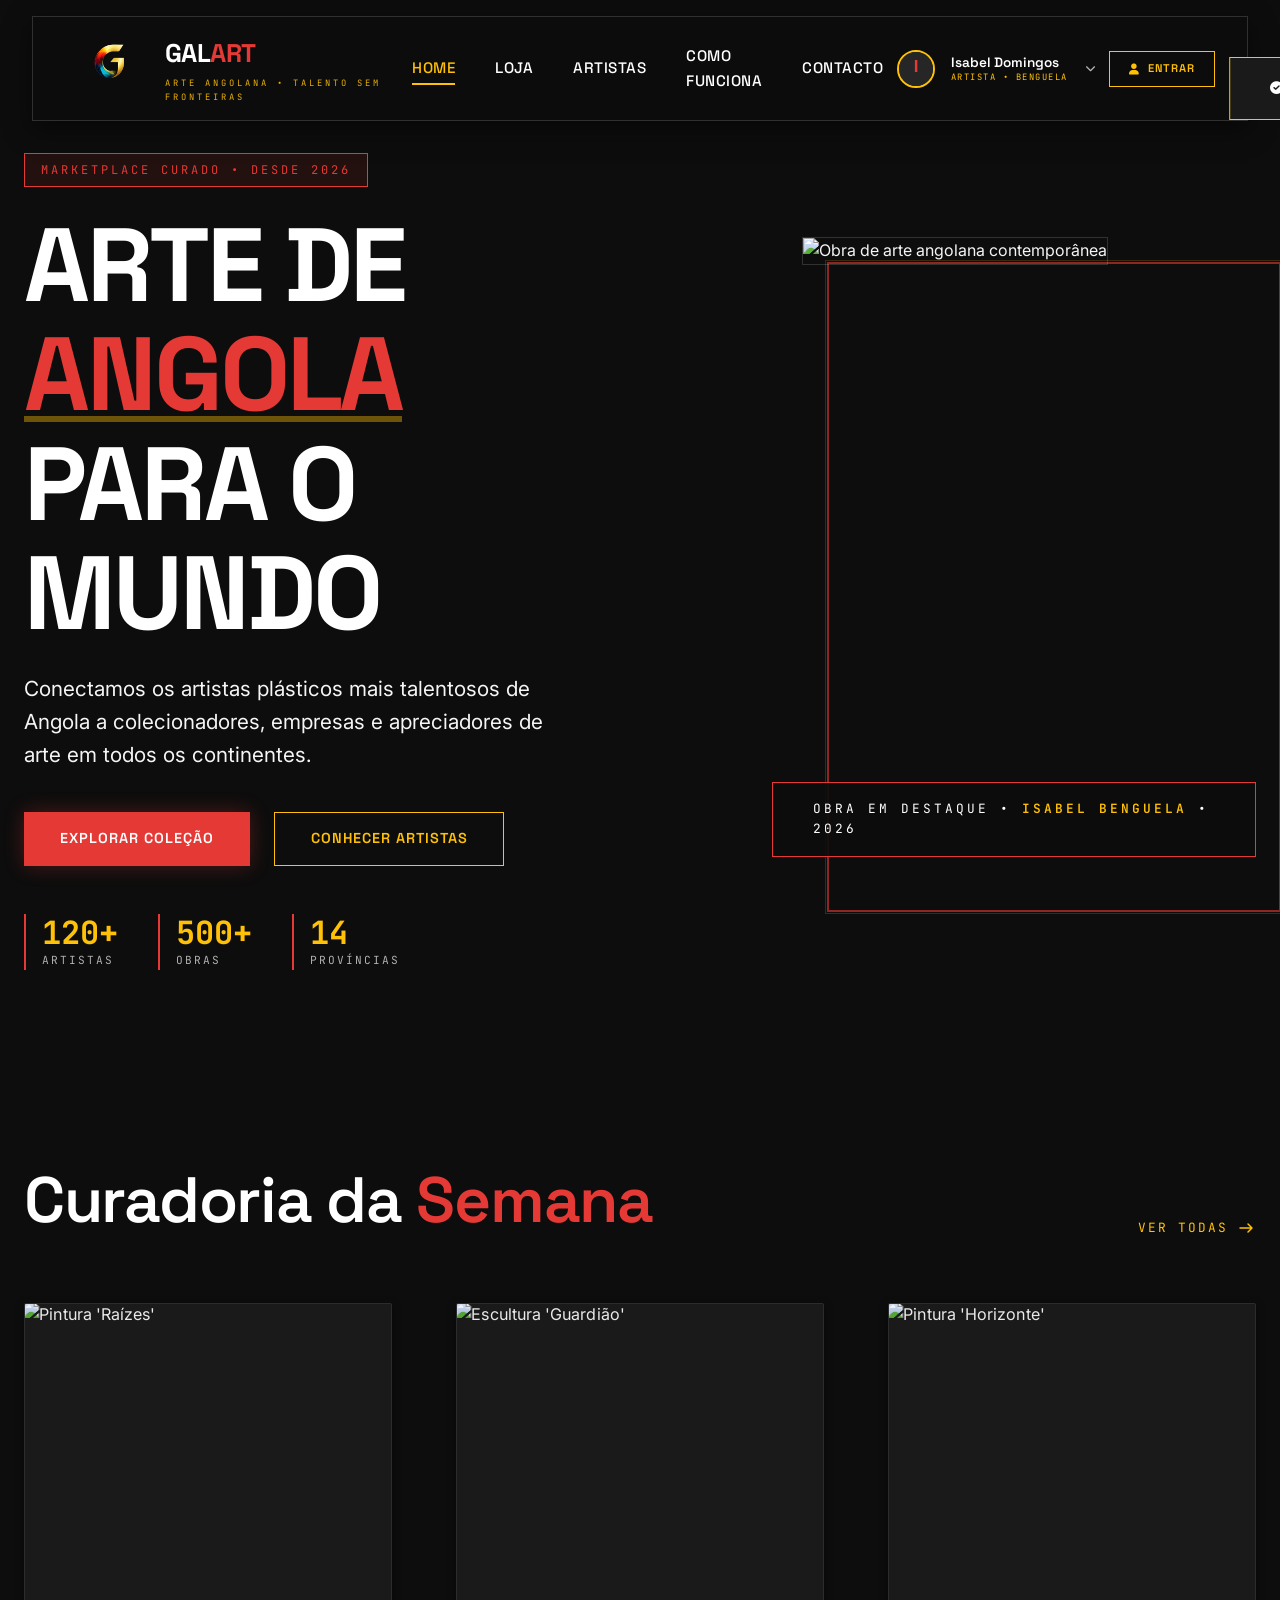
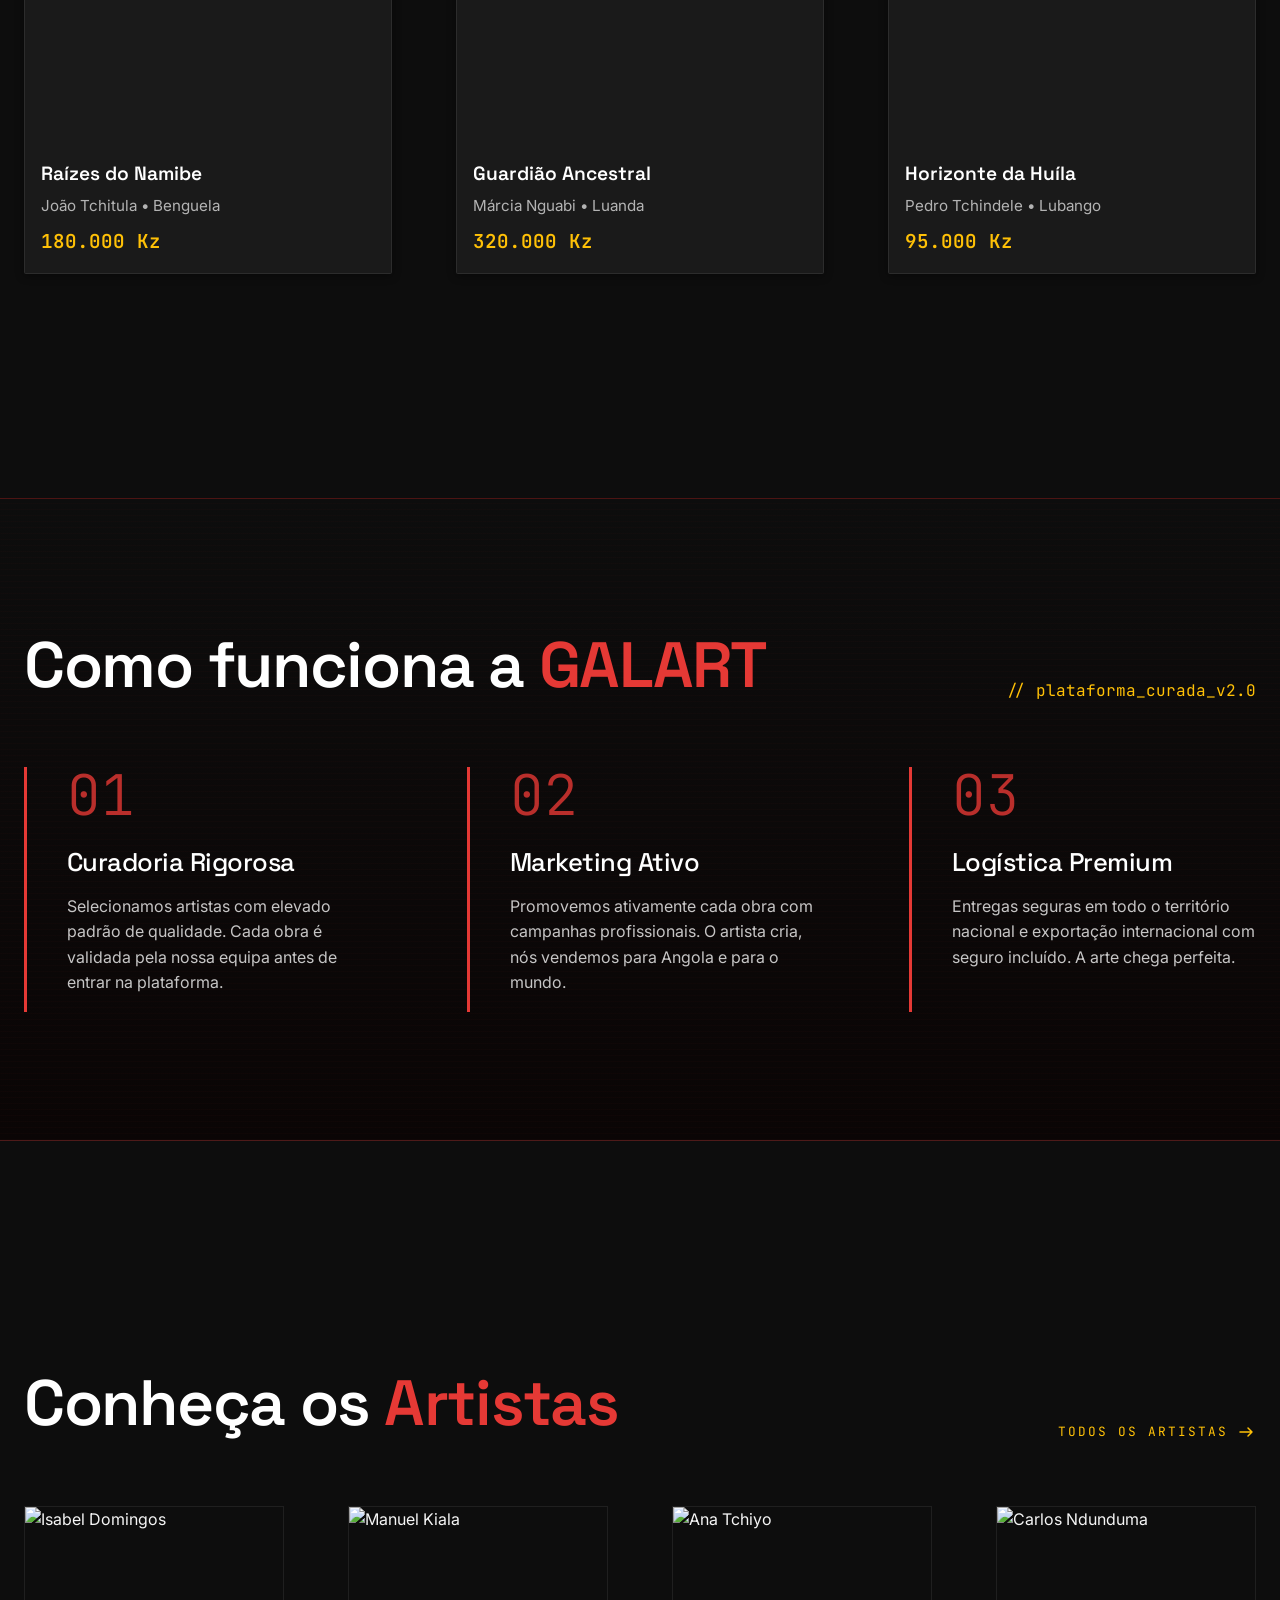
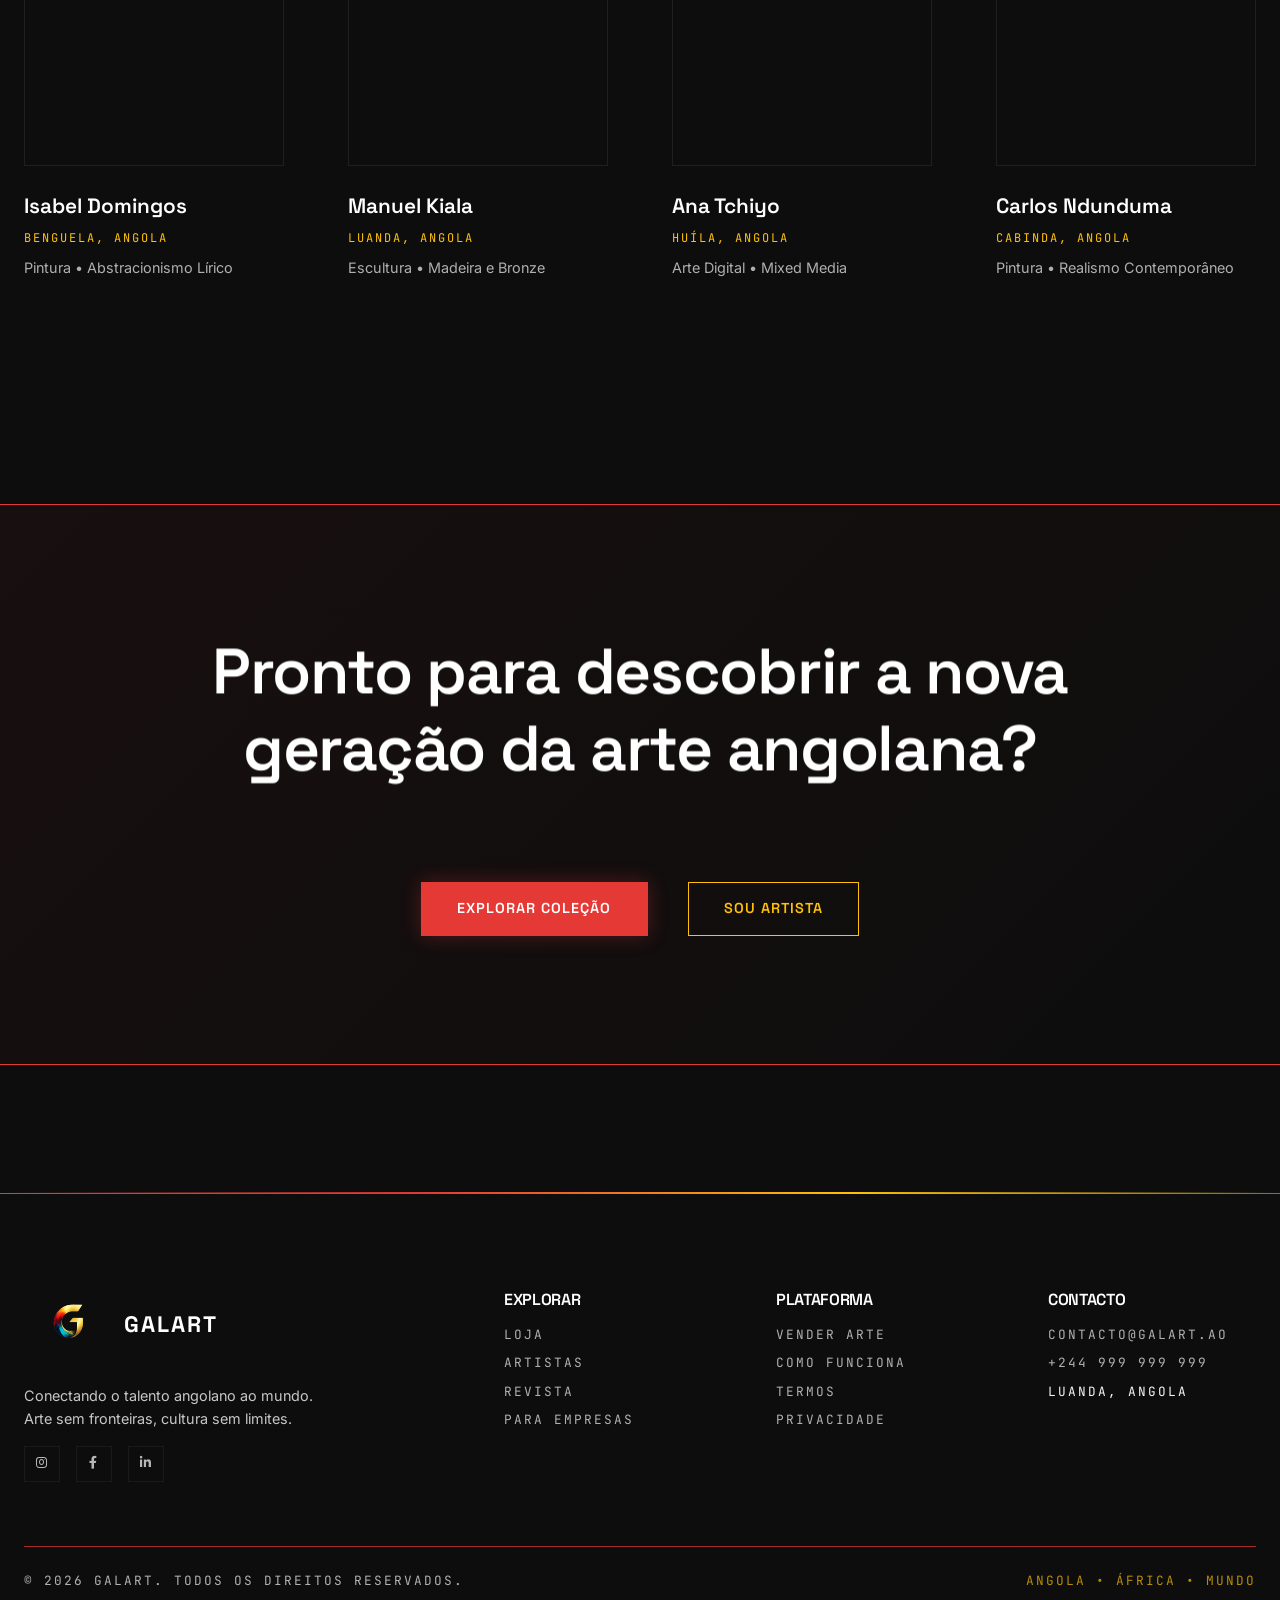
==== commit 492e53a0: "..." ====
--- a/index.html
+++ b/index.html
@@ -22,6 +22,458 @@
   <link rel="stylesheet" href="https://cdnjs.cloudflare.com/ajax/libs/font-awesome/6.0.0-beta3/css/all.min.css">
 
   <style>
+    /* ============================================ */
+    /* USUÁRIO LOGADO - DROPDOWN                    */
+    /* ============================================ */
+
+    .nav-user {
+      position: relative;
+      z-index: 1001;
+    }
+
+    .nav-user-trigger {
+      display: flex;
+      align-items: center;
+      gap: var(--space-sm);
+      cursor: pointer;
+      padding: 0.4rem 0.8rem;
+      border: 1px solid transparent;
+      transition: border-color var(--transition-fast), background var(--transition-fast);
+    }
+
+    .nav-user-trigger:hover {
+      border-color: var(--color-border);
+      background: rgba(255, 255, 255, 0.03);
+    }
+
+    .nav-user-avatar {
+      width: 38px;
+      height: 38px;
+      border-radius: 50%;
+      border: 2px solid var(--color-yellow);
+      object-fit: cover;
+      background: var(--color-black-lighter);
+      flex-shrink: 0;
+    }
+
+    .nav-user-info {
+      text-align: left;
+      line-height: 1.3;
+    }
+
+    .nav-user-name {
+      font-family: var(--font-primary);
+      font-weight: 600;
+      font-size: 0.85rem;
+      color: var(--color-white);
+      white-space: nowrap;
+    }
+
+    .nav-user-role {
+      font-family: var(--font-mono);
+      font-size: 0.55rem;
+      text-transform: uppercase;
+      letter-spacing: 1.5px;
+      color: var(--color-yellow);
+      white-space: nowrap;
+    }
+
+    .nav-user-arrow {
+      font-size: 0.65rem;
+      color: var(--color-white-muted);
+      transition: transform var(--transition-fast);
+      margin-left: 2px;
+    }
+
+    .nav-user.active .nav-user-arrow {
+      transform: rotate(180deg);
+    }
+
+    /* Dropdown */
+    .nav-user-dropdown {
+      position: absolute;
+      top: calc(100% + 8px);
+      right: 0;
+      min-width: 280px;
+      background: var(--color-black-light);
+      border: 1px solid var(--color-red);
+      box-shadow: var(--shadow-lg);
+      opacity: 0;
+      visibility: hidden;
+      transform: translateY(-10px);
+      transition: opacity var(--transition-fast), transform var(--transition-fast), visibility var(--transition-fast);
+      z-index: 1002;
+    }
+
+    .nav-user.active .nav-user-dropdown {
+      opacity: 1;
+      visibility: visible;
+      transform: translateY(0);
+    }
+
+    .dropdown-header {
+      display: flex;
+      align-items: center;
+      gap: var(--space-sm);
+      padding: var(--space-md);
+    }
+
+    .dropdown-avatar {
+      width: 45px;
+      height: 45px;
+      border-radius: 50%;
+      border: 2px solid var(--color-yellow);
+      object-fit: cover;
+    }
+
+    .dropdown-name {
+      font-family: var(--font-primary);
+      font-weight: 600;
+      font-size: 0.9rem;
+      color: var(--color-white);
+    }
+
+    .dropdown-email {
+      font-family: var(--font-mono);
+      font-size: 0.65rem;
+      color: var(--color-white-muted);
+    }
+
+    .dropdown-divider {
+      height: 1px;
+      background: var(--color-border);
+      margin: 0;
+    }
+
+    .dropdown-item {
+      display: flex;
+      align-items: center;
+      gap: var(--space-sm);
+      padding: 0.8rem var(--space-md);
+      font-family: var(--font-secondary);
+      font-size: 0.85rem;
+      color: var(--color-white-soft);
+      text-decoration: none;
+      transition: background var(--transition-fast), color var(--transition-fast), padding-left var(--transition-fast);
+    }
+
+    .dropdown-item i {
+      width: 18px;
+      text-align: center;
+      font-size: 0.9rem;
+      color: var(--color-yellow);
+    }
+
+    .dropdown-item:hover {
+      background: rgba(229, 57, 53, 0.1);
+      color: var(--color-white);
+      padding-left: calc(var(--space-md) + 4px);
+    }
+
+    .dropdown-item.logout {
+      color: var(--color-red);
+    }
+
+    .dropdown-item.logout i {
+      color: var(--color-red);
+    }
+
+    .dropdown-item.logout:hover {
+      background: rgba(229, 57, 53, 0.15);
+    }
+
+    /* ============================================ */
+    /* MODAL DE EDIÇÃO DE PERFIL                    */
+    /* ============================================ */
+    .modal-overlay {
+      position: fixed;
+      top: 0;
+      left: 0;
+      width: 100%;
+      background: rgba(0, 0, 0, 0.9);
+      backdrop-filter: blur(12px);
+      display: none;
+      align-items: center;
+      justify-content: center;
+      padding: var(--space-lg);
+      overflow-y: auto;
+    }
+
+    .modal-overlay.active {
+      display: flex;
+    }
+
+    .modal {
+      background: var(--color-black-light);
+      border: 2px solid var(--color-red);
+      max-width: 550px;
+      width: 100%;
+      height: 85vh;
+      overflow-y: auto;
+      animation: modalSlideIn 0.4s var(--ease-out-quint);
+    }
+
+    @keyframes modalSlideIn {
+      from {
+        opacity: 0;
+        transform: scale(0.95) translateY(-20px);
+      }
+
+      to {
+        opacity: 1;
+        transform: scale(1) translateY(0);
+      }
+    }
+
+    .modal-header {
+      padding: var(--space-lg);
+      border-bottom: 1px solid var(--color-border);
+      display: flex;
+      align-items: center;
+      justify-content: space-between;
+    }
+
+    .modal-header h3 {
+      font-size: 1.2rem;
+      text-transform: uppercase;
+    }
+
+    .modal-header h3 i {
+      color: var(--color-yellow);
+      margin-right: 8px;
+    }
+
+    .modal-close {
+      background: none;
+      border: none;
+      color: var(--color-white);
+      font-size: 1.5rem;
+      cursor: pointer;
+      width: 36px;
+      height: 36px;
+      display: flex;
+      align-items: center;
+      justify-content: center;
+      transition: color var(--transition-fast);
+    }
+
+    .modal-close:hover {
+      color: var(--color-red);
+    }
+
+    .modal-body {
+      padding: var(--space-lg);
+    }
+
+    .modal-footer {
+      padding: var(--space-lg);
+      border-top: 1px solid var(--color-border);
+      display: flex;
+      gap: var(--space-sm);
+      justify-content: flex-end;
+    }
+
+    /* Avatar Upload Section */
+    .avatar-upload-section {
+      text-align: center;
+      margin-bottom: var(--space-lg);
+    }
+
+    .avatar-upload-preview {
+      width: 100px;
+      height: 100px;
+      border-radius: 50%;
+      border: 3px solid var(--color-yellow);
+      object-fit: cover;
+      margin-bottom: var(--space-sm);
+      background: var(--color-black-lighter);
+    }
+
+    .avatar-upload-btn {
+      display: inline-block;
+      padding: 0.4rem 1rem;
+      font-family: var(--font-mono);
+      font-size: 0.65rem;
+      text-transform: uppercase;
+      letter-spacing: 1px;
+      background: transparent;
+      border: 1px solid var(--color-yellow);
+      color: var(--color-yellow);
+      cursor: pointer;
+      transition: all var(--transition-fast);
+      position: relative;
+      overflow: hidden;
+    }
+
+    .avatar-upload-btn:hover {
+      background: var(--color-yellow);
+      color: var(--color-black);
+    }
+
+    .avatar-upload-btn input {
+      position: absolute;
+      top: 0;
+      left: 0;
+      width: 100%;
+      height: 100%;
+      opacity: 0;
+      cursor: pointer;
+    }
+
+    /* Form Groups */
+    .form-group {
+      margin-bottom: var(--space-md);
+    }
+
+    .form-group label {
+      display: block;
+      font-family: var(--font-mono);
+      font-size: 0.65rem;
+      text-transform: uppercase;
+      letter-spacing: 2px;
+      color: var(--color-yellow);
+      margin-bottom: var(--space-xs);
+    }
+
+    .form-group input,
+    .form-group select,
+    .form-group textarea {
+      width: 100%;
+      padding: 0.8rem 1.2rem;
+      font-family: var(--font-secondary);
+      font-size: 0.9rem;
+      background-color: var(--color-black);
+      border: 1px solid var(--color-border);
+      color: var(--color-white);
+      transition: border-color var(--transition-fast), box-shadow var(--transition-fast);
+    }
+
+    .form-group input:focus,
+    .form-group select:focus,
+    .form-group textarea:focus {
+      outline: none;
+      border-color: var(--color-red);
+      box-shadow: var(--shadow-glow-red);
+    }
+
+    .form-row {
+      display: grid;
+      grid-template-columns: 1fr 1fr;
+      gap: var(--space-md);
+    }
+
+    /* Password Strength */
+    .password-strength {
+      margin-top: var(--space-xs);
+      height: 3px;
+      background: var(--color-border);
+      transition: background var(--transition-fast);
+    }
+
+    .password-strength.weak {
+      background: var(--color-red);
+      width: 33%;
+    }
+
+    .password-strength.medium {
+      background: var(--color-yellow);
+      width: 66%;
+    }
+
+    .password-strength.strong {
+      background: var(--color-green);
+      width: 100%;
+    }
+
+    .password-feedback {
+      font-family: var(--font-mono);
+      font-size: 0.6rem;
+      margin-top: 4px;
+      text-transform: uppercase;
+      letter-spacing: 1px;
+    }
+
+    .password-feedback.weak {
+      color: var(--color-red);
+    }
+
+    .password-feedback.medium {
+      color: var(--color-yellow);
+    }
+
+    .password-feedback.strong {
+      color: var(--color-green);
+    }
+
+    /* Toast */
+    .toast {
+      position: fixed;
+      top: var(--space-lg);
+      right: var(--space-lg);
+      background: var(--color-black-light);
+      border: 1px solid var(--color-yellow);
+      padding: var(--space-md) var(--space-lg);
+      font-family: var(--font-mono);
+      font-size: 0.8rem;
+      color: var(--color-white);
+      z-index: 9999;
+      transform: translateX(120%);
+      transition: transform 0.4s var(--ease-out-expo);
+      display: flex;
+      align-items: center;
+      gap: var(--space-sm);
+    }
+
+    .toast.show {
+      transform: translateX(0);
+    }
+
+    .toast.success {
+      border-color: var(--color-green);
+    }
+
+    .toast.error {
+      border-color: var(--color-red);
+    }
+
+    .toast.success i {
+      color: var(--color-green);
+    }
+
+    .toast.error i {
+      color: var(--color-red);
+    }
+
+    /* Responsivo */
+    @media (max-width: 768px) {
+      .nav-user-info {
+        display: none;
+      }
+
+      .nav-user-arrow {
+        display: none;
+      }
+
+      .nav-user-trigger {
+        padding: 0.2rem;
+        border: none;
+      }
+
+      .nav-user-trigger:hover {
+        border: none;
+        background: transparent;
+      }
+
+      .nav-user-dropdown {
+        right: -20px;
+        min-width: 250px;
+      }
+
+      .form-row {
+        grid-template-columns: 1fr;
+      }
+    }
+
     /* ============================================ */
     /* GALART - CSS BASE GLOBAL v2.0                 */
     /* Paleta Oficial: Preto + Branco + Vermelho + Amarelo */
@@ -386,6 +838,16 @@
     }
 
     /* ---------- NAVBAR RESPONSIVA ---------- */
+    .mobile-menu-links .mobile-vender-link {
+      margin-top: var(--space-lg);
+      background-color: var(--color-red);
+      color: var(--color-white) !important;
+      text-align: center;
+      padding: var(--space-md) !important;
+      border: none !important;
+      font-size: 1.2rem !important;
+    }
+
     .navbar {
       position: sticky;
       top: var(--space-sm);
@@ -1276,11 +1738,168 @@
       <a href="index.html" class="active">Home</a>
       <a href="loja.html">Loja</a>
       <a href="artistas.html">Artistas</a>
+      <a href="como-funciona.html">Como Funciona</a>
+      <a href="contacto.html">Contacto</a>
 
     </div>
-
+    <!-- ============================================ -->
+    <!-- USUÁRIO LOGADO (DROPDOWN + MODAL)            -->
+    <!-- ============================================ -->
+    <div class="nav-user" id="navUser">
+      <div class="nav-user-trigger" id="navUserTrigger">
+        <img class="nav-user-avatar" src="https://images.unsplash.com/photo-1544005313-94ddf0286df2?w=50&q=80"
+          alt="Isabel Domingos"
+          onerror="this.src='data:image/svg+xml,<svg xmlns=%22http://www.w3.org/2000/svg%22 width=%2240%22 height=%2240%22><rect fill=%22%23262626%22 width=%2240%22 height=%2240%22/><text x=%2250%25%22 y=%2255%25%22 text-anchor=%22middle%22 dy=%22.1em%22 fill=%22%23E53935%22 font-family=%22Arial%22 font-size=%2220%22 font-weight=%22bold%22>I</text></svg>'">
+        <div class="nav-user-info">
+          <div class="nav-user-name">Isabel Domingos</div>
+          <div class="nav-user-role">Artista • Benguela</div>
+        </div>
+        <i class="fas fa-chevron-down nav-user-arrow"></i>
+      </div>
+
+      <!-- Dropdown Menu -->
+      <div class="nav-user-dropdown" id="navUserDropdown">
+        <div class="dropdown-header">
+          <img class="dropdown-avatar" src="https://images.unsplash.com/photo-1544005313-94ddf0286df2?w=50&q=80"
+            alt="Isabel Domingos">
+          <div>
+            <div class="dropdown-name">Isabel Domingos</div>
+            <div class="dropdown-email">isabel@email.com</div>
+          </div>
+        </div>
+        <div class="dropdown-divider"></div>
+        <a href="#" class="dropdown-item" onclick="openProfileModal(); closeDropdown();"><i class="fas fa-user-cog"></i>
+          Editar Perfil</a>
+        <a href="#" class="dropdown-item" onclick="openPasswordModal(); closeDropdown();"><i class="fas fa-lock"></i>
+          Alterar Senha</a>
+        <div class="dropdown-divider"></div>
+        <a href="auth/entrar.html" class="dropdown-item logout"><i class="fas fa-sign-out-alt"></i> Sair da Conta</a>
+      </div>
+    </div>
+    <!-- ============================================ -->
+    <!-- MODAL: EDITAR PERFIL                         -->
+    <!-- ============================================ -->
+    <div class="modal-overlay" id="profileModal">
+      <div class="modal">
+        <div class="modal-header">
+          <h3><i class="fas fa-user-edit"></i> Editar Perfil</h3>
+          <button class="modal-close" onclick="closeModal('profileModal')">&times;</button>
+        </div>
+        <div class="modal-body">
+          <form id="profileForm" onsubmit="saveProfile(event)">
+
+            <!-- Avatar Upload -->
+            <div class="avatar-upload-section">
+              <img class="avatar-upload-preview" id="profileAvatarPreview"
+                src="https://images.unsplash.com/photo-1544005313-94ddf0286df2?w=100&q=80" alt="Avatar">
+              <label class="avatar-upload-btn">
+                <i class="fas fa-camera"></i> Alterar Foto
+                <input type="file" id="profileAvatarFile" accept="image/jpeg,image/png"
+                  onchange="previewProfileAvatar(event)">
+              </label>
+            </div>
+
+            <div class="form-row">
+              <div class="form-group">
+                <label for="profileFirstName">Nome</label>
+                <input type="text" id="profileFirstName" value="Isabel" required>
+              </div>
+              <div class="form-group">
+                <label for="profileLastName">Sobrenome</label>
+                <input type="text" id="profileLastName" value="Domingos" required>
+              </div>
+            </div>
+
+            <div class="form-group">
+              <label for="profileEmail">Email</label>
+              <input type="email" id="profileEmail" value="isabel@email.com" required>
+            </div>
+
+            <div class="form-row">
+              <div class="form-group">
+                <label for="profilePhone">Telefone / WhatsApp</label>
+                <input type="tel" id="profilePhone" value="+244 923 456 789">
+              </div>
+              <div class="form-group">
+                <label for="profileLocation">Localização</label>
+                <select id="profileLocation">
+                  <option value="Luanda">Luanda</option>
+                  <option value="Benguela" selected>Benguela</option>
+                  <option value="Huíla">Huíla</option>
+                  <option value="Cabinda">Cabinda</option>
+                  <option value="Huambo">Huambo</option>
+                  <option value="Bié">Bié</option>
+                  <option value="Cunene">Cunene</option>
+                  <option value="Lunda Sul">Lunda Sul</option>
+                  <option value="Lunda Norte">Lunda Norte</option>
+                  <option value="Malanje">Malanje</option>
+                  <option value="Moxico">Moxico</option>
+                  <option value="Namibe">Namibe</option>
+                  <option value="Uíge">Uíge</option>
+                  <option value="Zaire">Zaire</option>
+                </select>
+              </div>
+            </div>
+
+            <div class="form-group">
+              <label for="profileBio">Biografia</label>
+              <textarea id="profileBio" rows="3"
+                placeholder="Conte um pouco sobre si...">Artista plástica benguelense com mais de 15 anos de carreira. Especializada em abstracionismo lírico e técnica mista.</textarea>
+            </div>
+
+            <div class="modal-footer" style="padding: 0; border: none; margin-top: var(--space-lg);">
+              <button type="button" class="btn" onclick="closeModal('profileModal')">Cancelar</button>
+              <button type="submit" class="btn btn-primary"><i class="fas fa-save"></i> Guardar Alterações</button>
+            </div>
+          </form>
+        </div>
+      </div>
+    </div>
+
+    <!-- ============================================ -->
+    <!-- MODAL: ALTERAR SENHA                         -->
+    <!-- ============================================ -->
+    <div class="modal-overlay" id="passwordModal">
+      <div class="modal">
+        <div class="modal-header">
+          <h3><i class="fas fa-lock"></i> Alterar Senha</h3>
+          <button class="modal-close" onclick="closeModal('passwordModal')">&times;</button>
+        </div>
+        <div class="modal-body">
+          <form id="passwordForm" onsubmit="savePassword(event)">
+
+            <div class="form-group">
+              <label for="currentPassword">Senha Atual</label>
+              <input type="password" id="currentPassword" placeholder="••••••••" required>
+            </div>
+
+            <div class="form-group">
+              <label for="newPassword">Nova Senha</label>
+              <input type="password" id="newPassword" placeholder="Mínimo 8 caracteres" required minlength="8"
+                oninput="checkPasswordStrength()">
+              <div class="password-strength" id="passwordStrength"></div>
+              <div class="password-feedback" id="passwordFeedback"></div>
+            </div>
+
+            <div class="form-group">
+              <label for="confirmNewPassword">Confirmar Nova Senha</label>
+              <input type="password" id="confirmNewPassword" placeholder="Repita a nova senha" required minlength="8">
+            </div>
+
+            <div class="modal-footer" style="padding: 0; border: none; margin-top: var(--space-lg);">
+              <button type="button" class="btn" onclick="closeModal('passwordModal')">Cancelar</button>
+              <button type="submit" class="btn btn-primary"><i class="fas fa-key"></i> Atualizar Senha</button>
+            </div>
+          </form>
+        </div>
+      </div>
+    </div>
+
+    <!-- Toast -->
+    <div class="toast" id="toast"><i class="fas fa-check-circle"></i><span id="toastMessage"></span></div>
+    
     <div class="nav-actions">
-      <a href="vender.html" class="btn btn-primary btn-small">Vender Arte</a>
+      <a href="auth/entrar.html" class="btn btn-outline-yellow btn-small"><i class="fas fa-user"></i> Entrar</a>
     </div>
 
     <button class="mobile-menu-toggle" id="mobileMenuToggle" aria-label="Menu">
@@ -1308,8 +1927,10 @@
         <a href="index.html" class="active">Home</a>
         <a href="loja.html">Loja</a>
         <a href="artistas.html">Artistas</a>
-
-        <a href="vender.html" class="mobile-vender-link">Vender Arte</a>
+        <a href="como-funciona.html">Como Funciona</a>
+        <a href="contacto.html">Contacto</a>
+
+        <a href="auth/entrar.html" class="mobile-vender-link"><i class="fas fa-user"></i> Entrar</a>
       </div>
 
       <div class="mobile-menu-footer">
@@ -1596,87 +2217,7 @@
   <!-- ============================================ -->
   <!-- JAVASCRIPT                                   -->
   <!-- ============================================ -->
-  <script>
-    (function () {
-      'use strict';
-
-      // --- MENU MOBILE ---
-      const mobileMenuToggle = document.getElementById('mobileMenuToggle');
-      const mobileMenuOverlay = document.getElementById('mobileMenuOverlay');
-      const mobileMenuClose = document.getElementById('mobileMenuClose');
-      const body = document.body;
-
-      function openMenu() {
-        mobileMenuOverlay.classList.add('active');
-        mobileMenuToggle.classList.add('active');
-        body.classList.add('menu-open');
-      }
-
-      function closeMenu() {
-        mobileMenuOverlay.classList.remove('active');
-        mobileMenuToggle.classList.remove('active');
-        body.classList.remove('menu-open');
-      }
-
-      if (mobileMenuToggle) {
-        mobileMenuToggle.addEventListener('click', openMenu);
-      }
-
-      if (mobileMenuClose) {
-        mobileMenuClose.addEventListener('click', closeMenu);
-      }
-
-      if (mobileMenuOverlay) {
-        mobileMenuOverlay.addEventListener('click', function (e) {
-          if (e.target === mobileMenuOverlay) {
-            closeMenu();
-          }
-        });
-      }
-
-      document.addEventListener('keydown', function (e) {
-        if (e.key === 'Escape' && mobileMenuOverlay && mobileMenuOverlay.classList.contains('active')) {
-          closeMenu();
-        }
-      });
-
-      const mobileLinks = document.querySelectorAll('.mobile-menu-links a');
-      mobileLinks.forEach(link => {
-        link.addEventListener('click', closeMenu);
-      });
-
-      // --- ANIMAÇÕES DE SCROLL ---
-      const revealObserver = new IntersectionObserver((entries) => {
-        entries.forEach(entry => {
-          if (entry.isIntersecting) {
-            entry.target.classList.add('visible');
-          }
-        });
-      }, { threshold: 0.15, rootMargin: '0px 0px -30px 0px' });
-
-      const textObserver = new IntersectionObserver((entries) => {
-        entries.forEach(entry => {
-          if (entry.isIntersecting) {
-            entry.target.classList.add('visible');
-          }
-        });
-      }, { threshold: 0.5 });
-
-      document.querySelectorAll('.reveal').forEach(el => revealObserver.observe(el));
-      document.querySelectorAll('.reveal-text').forEach(el => textObserver.observe(el));
-
-      // --- EFEITO SCROLL NA NAVBAR ---
-      const navbar = document.querySelector('.navbar');
-      window.addEventListener('scroll', () => {
-        if (window.scrollY > 50) {
-          navbar.style.boxShadow = '0 10px 40px rgba(229, 57, 53, 0.15)';
-        } else {
-          navbar.style.boxShadow = 'var(--shadow-md)';
-        }
-      });
-
-    })();
-  </script>
+<script src="assets/js/js.js"></script>
 
 </body>
 
